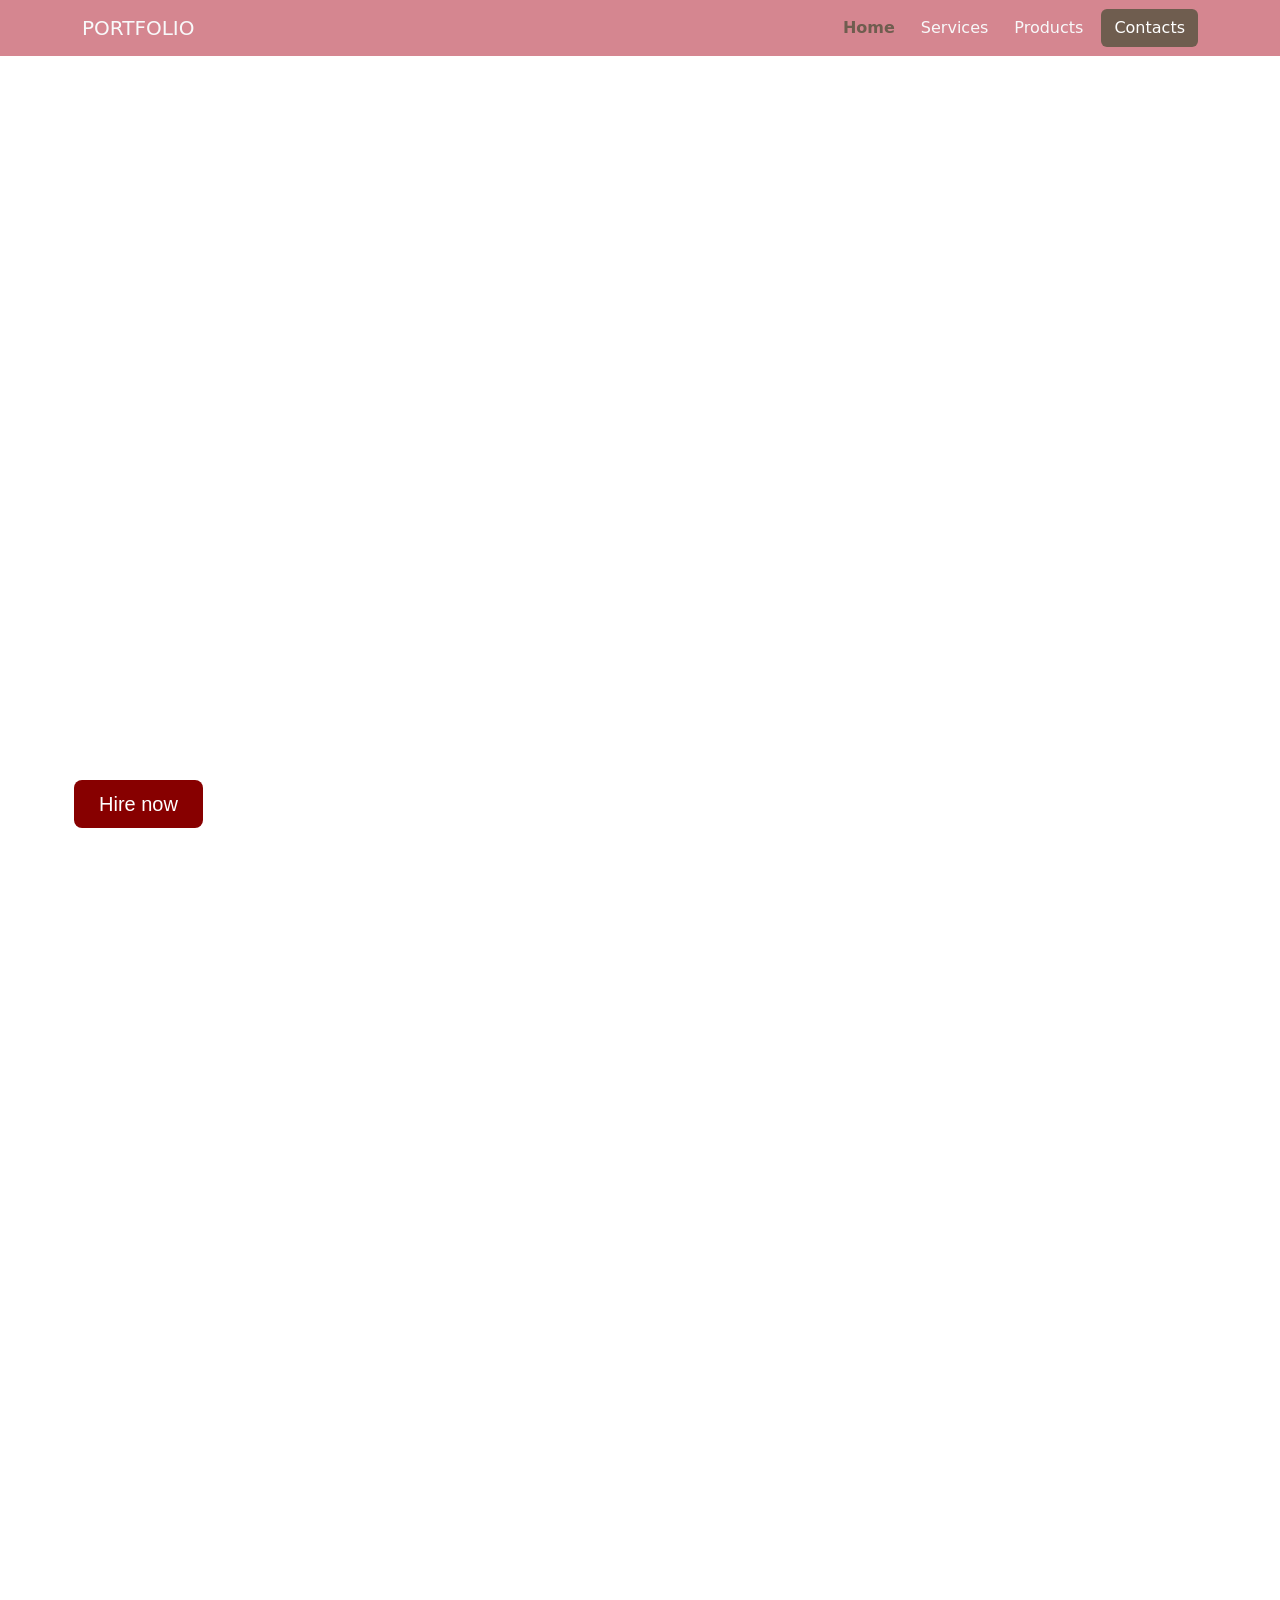
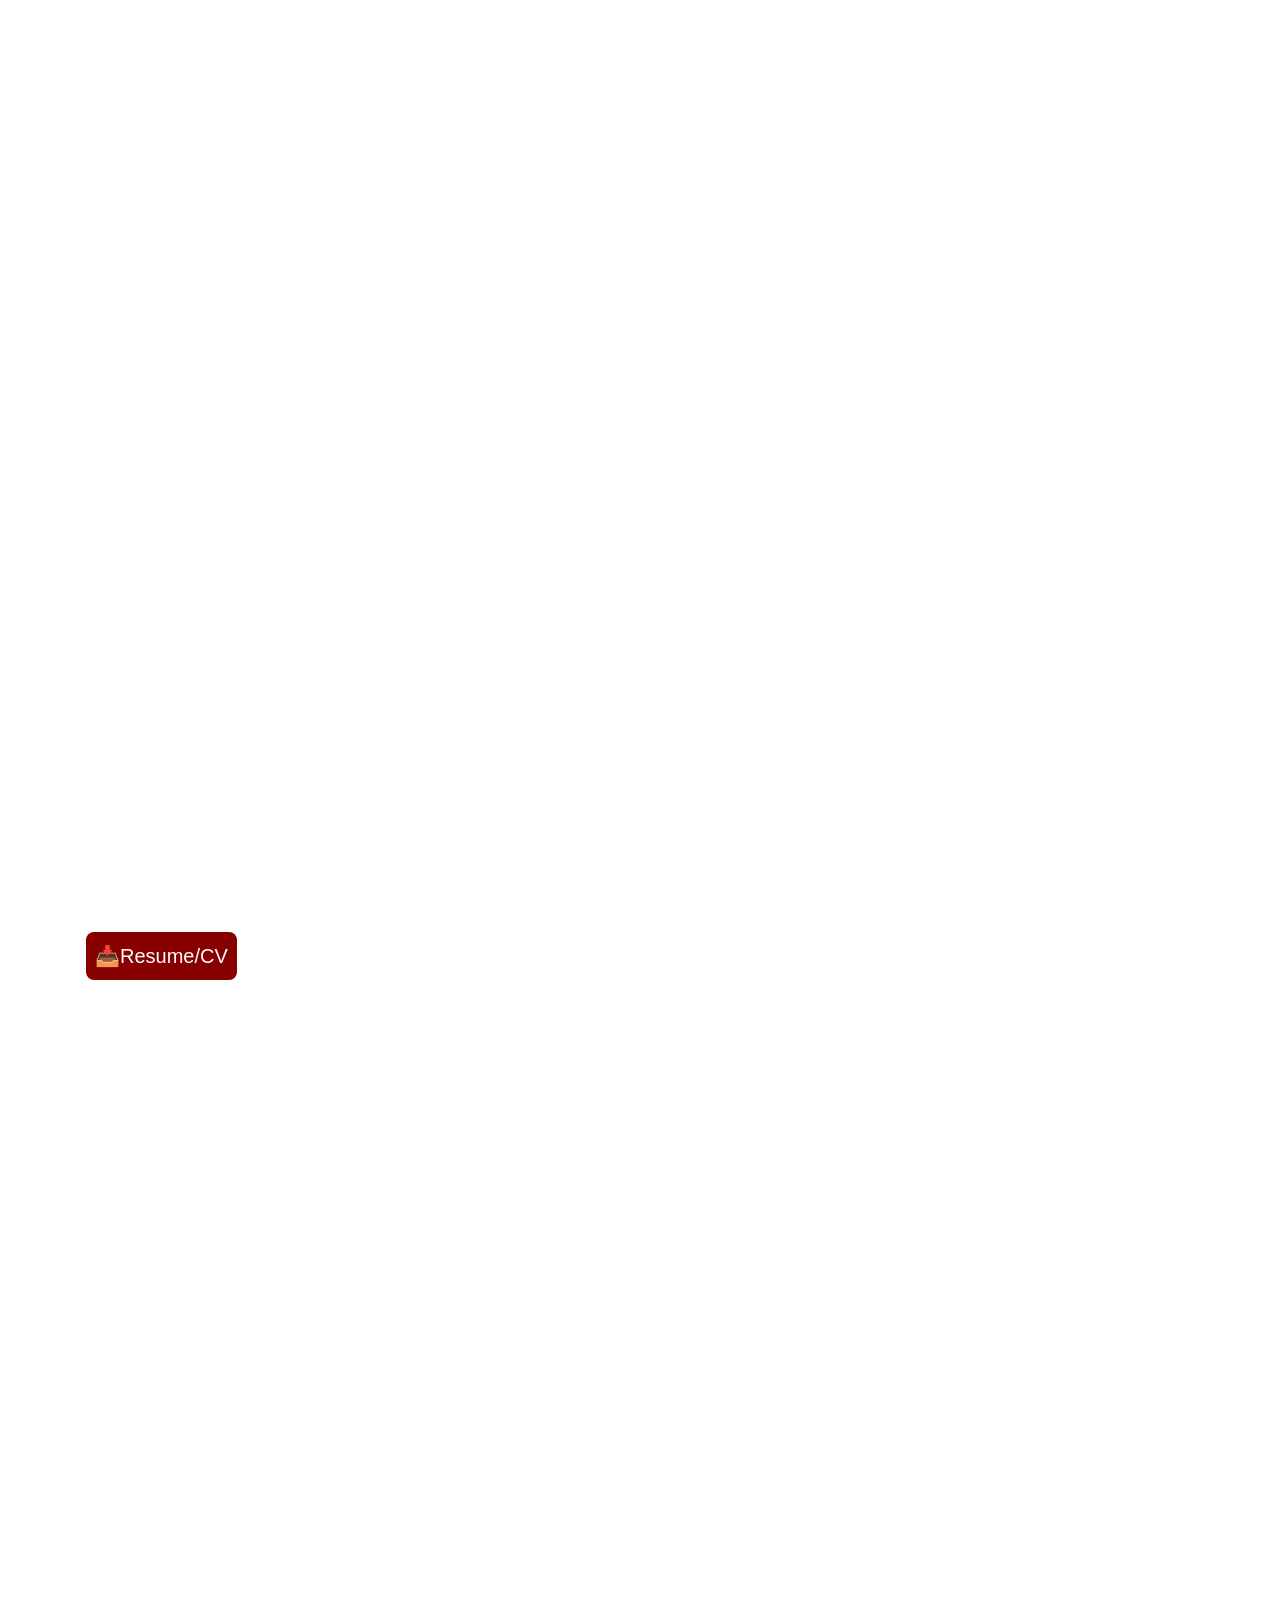
==== index.html @ fa24b322 "2026" ====
<!DOCTYPE html>
<html lang="en">
<head>
    <meta charset="UTF-8">
    <meta http-equiv="X-UA-Compatible" content="IE=edge">
    <meta name="viewport" content="width=device-width, initial-scale=1">
    <title>PORTFOLIO by Geraldine Niño</title>
    <link href="https://cdn.jsdelivr.net/npm/bootstrap@5.3.0-alpha3/dist/css/bootstrap.min.css" 
          rel="stylesheet" 
          integrity="sha384-KK94CHFLLe+nY2dmCWGMq91rCGa5gtU4mk92HdvYe+M/SXH301p5ILy+dN9+nJOZ" 
          crossorigin="anonymous">
    <link rel="stylesheet" href="https://cdnjs.cloudflare.com/ajax/libs/font-awesome/6.4.0/css/all.min.css">
    <link rel="stylesheet" href="style.css"> <script type="text/javascript" src="https://cdn.emailjs.com/dist/email.min.js"></script>
    <script type="text/javascript">
        (function(){
            emailjs.init("sLiNCbT1dCiMBl9PR"); 
        })();
    </script>
</head>
<body>
    <nav class="navbar navbar-expand-lg fixed-top" style="background-color: #d17a86e8;">
        <div class="container">
            <a class="navbar-brand text-light" href="#"> PORTFOLIO </a>
            <button class="navbar-toggler" type="button" data-bs-toggle="collapse" data-bs-target="#navbarScroll" aria-controls="navbarScroll" aria-expanded="false" aria-label="Toggle navigation">
                <span class="navbar-toggler-icon"></span>
            </button>
            <div class="collapse navbar-collapse" id="navbarScroll">
                <ul class="navbar-nav ms-auto my-2 my-lg-0">
                    <li class="nav-item">
                        <a class="nav-link" style="margin-right: 10px; color: #6F5D4F;" href="index.html"><b>Home</b></a>
                    </li>
                    <li class="nav-item">
                        <a class="nav-link text-light" style="margin-right: 10px;" href="services.html">Services</a>
                    </li>
                    <li class="nav-item">
                        <a class="nav-link text-light" style="margin-right: 10px;" href="https://www.raket.ph/fashionista.findzzz/">Products</a>
                    </li>
                </ul>
                <a class="btn" style="background-color: #6F5D4F; color: #fff; text-decoration: none;" href="#contact">Contacts</a>
            </div>
        </div>
    </nav>

    <section class="text-light hero-section">
        <div class="container col-xxl-8 px-4 hero-container">
            <div class="row align-items-center g-5 py-5 hero-row">
                <div class="col-lg-6 px-1 py-4 hero-btn-container">
                    <div class="d-grid gap-2 d-md-flex justify-content-md-start">
                        <a href="https://mail.google.com/mail/?view=cm&fs=1&to=grosetenino@gmail.com" 
                        target="_blank" 
                        style="color: #fff; background-color: #870000;" 
                        class="btn btn-lg px-4 me-md-2" 
                        role="button">
                        Hire now
                        </a>
                    </div>
                    </div>
                </div>
            </div>
        </div>
    </section>

<section class="text-light gallery-section"  id="contact" style="background-image: url('assets/images/page-1.png');">
    <div class="container col-xxl-8 px-4">
        <div class="row py-5">
            <div class="col-lg-6">
            </div>
        </div>
    </div>
</section>

<section class="text-light gallery-section" id="about" style="background-image: url('assets/images/page-2.png');">
    <div class="container col-xxl-8 px-4">
        <div class="row py-5">
            <div class="col-lg-6 px-1 py-4 hero-btn-container">
                    <div class="d-grid gap-2 d-md-flex justify-content-md-start">
                        <a href="assets/files/nino-resume.pdf" download>
                            <button type="button" style="color: #fff; background-color: #870000;" class="btn btn-lg px-2 me-md-2">📥Resume/CV</button>
                        </a>
                        </a>
                    </div>
                </div>
        </div>
    </div>
</section>

<section class="text-light gallery-section" style="background-image: url('assets/images/page-3.png');">
    <div class="container col-xxl-8 px-4">
        <div class="row py-5">
            <div class="col-lg-6 px-1 py-4 hero-btn-container">
            </div>
        </div>
    </div>
</section>

<section class="text-light gallery-section" style="background-image: url('assets/images/page-4.png');">
    <div class="container col-xxl-8 px-4">
        <div class="row py-5">
            <div class="col-lg-6 px-1 py-4 hero-btn-container">
            </div>
        </div>
    </div>
</section>

<section class="text-light gallery-section" style="background-image: url('assets/images/page-5.png');">
    <div class="container col-xxl-8 px-4">
        <div class="row py-5">
            <div class="col-lg-6 px-1 py-4 hero-btn-container">
            </div>
        </div>
    </div>
</section>

<section class="text-light gallery-section" style="background-image: url('assets/images/page-6.png');">
    <div class="container col-xxl-8 px-4">
        <div class="row py-5">
            <div class="col-lg-6 px-1 py-4 hero-btn-container">
            </div>
        </div>
    </div>
</section>

<section class="text-light gallery-section" style="background-image: url('assets/images/page-7.png');">
    <div class="container col-xxl-8 px-4">
        <div class="row py-5">
            <div class="col-lg-6 px-1 py-4 hero-btn-container">
            </div>
        </div>
    </div>
</section>

<section class="text-light gallery-section" style="background-image: url('assets/images/page-8.png');">
    <div class="container col-xxl-8 px-4">
        <div class="row py-5">
            <div class="col-lg-6 px-1 py-4 hero-btn-container">
            </div>
        </div>
    </div>
</section>

<section class="text-light gallery-section" style="background-image: url('assets/images/page-9.png');">
    <div class="container col-xxl-8 px-4">
        <div class="row py-5">
            <div class="col-lg-6 px-1 py-4 hero-btn-container">
            </div>
        </div>
    </div>
</section>

<section class="text-light gallery-section" style="background-image: url('assets/images/page-10.png');">
    <div class="container col-xxl-8 px-4">
        <div class="row py-5">
            <div class="col-lg-6 px-1 py-4 hero-btn-container">
            </div>
        </div>
    </div>
</section>

<section class="text-light gallery-section" style="background-image: url('assets/images/page-11.png');">
    <div class="container col-xxl-8 px-4">
        <div class="row py-5">
            <div class="col-lg-6 px-1 py-4 hero-btn-container">
            </div>
        </div>
    </div>
</section>

<section class="text-light gallery-section" style="background-image: url('assets/images/page-12.png');">
    <div class="container col-xxl-8 px-4">
        <div class="row py-5">
            <div class="col-lg-6 px-1 py-4 hero-btn-container">
            </div>
        </div>
    </div>
</section>

<section class="text-light gallery-section" style="background-image: url('assets/images/page-13.png');">
    <div class="container col-xxl-8 px-4">
        <div class="row py-5">
            <div class="col-lg-6 px-1 py-4 hero-btn-container">
            </div>
        </div>
    </div>
</section>

<section class="text-light gallery-section" style="background-image: url('assets/images/page-14.png');">
    <div class="container col-xxl-8 px-4">
        <div class="row py-5">
            <div class="col-lg-6 px-1 py-4 hero-btn-container">
            </div>
        </div>
    </div>
</section>

<section class="text-light gallery-section" style="background-image: url('assets/images/page-15.png');">
    <div class="container col-xxl-8 px-4">
        <div class="row py-5">
            <div class="col-lg-6 px-1 py-4 hero-btn-container">
            </div>
        </div>
    </div>
</section>

<section class="text-light gallery-section" style="background-image: url('assets/images/page-16.png');">
    <div class="container col-xxl-8 px-4">
        <div class="row py-5">
            <div class="col-lg-6 px-1 py-4 hero-btn-container">
            </div>
        </div>
    </div>
</section>

<section class="text-light gallery-section" style="background-image: url('assets/images/page-17.png');">
    <div class="container col-xxl-8 px-4">
        <div class="row py-5">
            <div class="col-lg-6 px-1 py-4 hero-btn-container">
            </div>
        </div>
    </div>
</section>

<section class="text-light gallery-section" style="background-image: url('assets/images/page-18.png');">
    <div class="container col-xxl-8 px-4">
        <div class="row py-5">
            <div class="col-lg-6 px-1 py-4 hero-btn-container">
            </div>
        </div>
    </div>
</section>

<section class="text-light gallery-section" style="background-image: url('assets/images/page-19.png');">
    <div class="container col-xxl-8 px-4">
        <div class="row py-5">
            <div class="col-lg-6 px-1 py-4 hero-btn-container">
            </div>
        </div>
    </div>
</section>

<section class="text-light gallery-section" style="background-image: url('assets/images/page-20.png');">
    <div class="container col-xxl-8 px-4">
        <div class="row py-5">
            <div class="col-lg-6 px-1 py-4 hero-btn-container">
            </div>
        </div>
    </div>
</section>

<section class="text-light gallery-section" style="background-image: url('assets/images/page-21.png');">
    <div class="container col-xxl-8 px-4">
        <div class="row py-5">
            <div class="col-lg-6 px-1 py-4 hero-btn-container">
            </div>
        </div>
    </div>
</section>

<section class="text-light gallery-section" style="background-image: url('assets/images/page-22.png');">
    <div class="container col-xxl-8 px-4">
        <div class="row py-5">
            <div class="col-lg-6 px-1 py-4 hero-btn-container">
            </div>
        </div>
    </div>
</section>

<section class="text-light gallery-section" style="background-image: url('assets/images/page-23.png');">
    <div class="container col-xxl-8 px-4">
        <div class="row py-5">
            <div class="col-lg-6 px-1 py-4 hero-btn-container">
            </div>
        </div>
    </div>
</section>

<section class="text-light gallery-section" style="background-image: url('assets/images/page-24.png');">
    <div class="container col-xxl-8 px-4">
        <div class="row py-5">
            <div class="col-lg-6 px-1 py-4 hero-btn-container">
            </div>
        </div>
    </div>
</section>

<section class="text-light gallery-section" style="background-image: url('assets/images/page-25.png');">
    <div class="container col-xxl-8 px-4">
        <div class="row py-5">
            <div class="col-lg-6 px-1 py-4 hero-btn-container">
            </div>
        </div>
    </div>
</section>

<section class="text-light gallery-section" style="background-image: url('assets/images/page-26.png');">
    <div class="container col-xxl-8 px-4">
        <div class="row py-5">
            <div class="col-lg-6 px-1 py-4 hero-btn-container">
            </div>
        </div>
    </div>
</section>

<section class="text-light gallery-section" style="background-image: url('assets/images/page-27.png');">
    <div class="container col-xxl-8 px-4">
        <div class="row py-5">
            <div class="col-lg-6 px-1 py-4 hero-btn-container">
            </div>
        </div>
    </div>
</section>

<section class="text-light gallery-section" style="background-image: url('assets/images/page-28.png');">
    <div class="container col-xxl-8 px-4">
        <div class="row py-5">
            <div class="col-lg-6 px-1 py-4 hero-btn-container">
            </div>
        </div>
    </div>
</section>

<section class="text-light gallery-section" style="background-image: url('assets/images/page-29.png');">
    <div class="container col-xxl-8 px-4">
        <div class="row py-5">
            <div class="col-lg-6 px-1 py-4 hero-btn-container">
            </div>
        </div>
    </div>
</section>


<section class="text-light gallery-section" style="background-image: url('assets/images/page-30.png');">
    <div class="container col-xxl-8 px-4">
        <div class="row py-5">
            <div class="col-lg-6 px-1 py-4 hero-btn-container">
            </div>
        </div>
    </div>
</section>



    <div class="list-unstyled d-flex text-light flex-column flex-sm-row justify-content-end" style="background-color: #DF939D; margin: 0;">
        <b>Follow Me!</b>
        <li><a href="https://www.facebook.com/avenaeia/"><i class="fa-brands fa-facebook" style="padding-left: 10px; color: #fff;"></i></a></li>
        <li><a href="https://www.instagram.com/avenaeia/"><i class="fa-brands fa-instagram" style="padding-left: 10px; color: #fff;"></i></a></li>
        <li><a href="https://x.com/MissJingKyeopta/"><i class="fa-brands fa-twitter" style="padding-left: 10px; color: #fff;"></i></a></li>
        <li><a href="https://youtube.com/@purpletips2022?si=1j7PfHkO4o_ngjwh"><i class="fa-brands fa-youtube" style="padding-left: 10px; padding-right: 15px;color: #fff;"></i></a></li>
    </div>

    <footer style="background-color: #F7EFDA;">
        <div class="container">
            <div class="py-5"> <div class="row">
                    <div class="col-6 col-md-3 mb-3">
                        <h5 >PORTFOLIO</h5>
                        <ul class="nav flex-column">
                            <li class="nav-item mb-2"><p> <i>This portfolio was created by the owner to showcase her talent and aim for a better opportunities.</i> </p></li>
                        </ul>
                    </div>
            
                    <div class="col-6 col-md-2 mb-3">
                        <h5 style="font-size: 25px;">Links</h5>
                        <ul class="nav flex-column" style="font-size: 14px;">
                            <li class="nav-item mb-2"><a href="#about" class="nav-link p-0 text-dark">About</a></li>
                            <li class="nav-item mb-2"><a href="#services" class="nav-link p-0 text-dark">Services</a></li>
                            <li class="nav-item mb-2"><a href="#" class="nav-link p-0 text-dark">Products</a></li>
                        </ul>
                    </div>
            
                    <div class="col-6 col-md-2 mb-3">
                        <h4 style="font-size: 25px;">Contacts</h4>
                        <ul class="nav flex-column" style="font-size: 14px;">
                        <li class="nav-item mb-2"><a href="https://mail.google.com/mail/?view=cm&fs=1&to=grosetenino@gmail.com" target="_blank" rel="noopener noreferrer" class="nav-link p-0 text-dark">grosetenino@gmail.com</a></li>
                            <li class="nav-item mb-2"><a href="https://web.whatsapp.com/" class="nav-link p-0 text-dark">+639456925326</a></li>
                            <li class="nav-item mb-2">Pangasinan, Philippines</li>
                        </ul>
                    </div>
            
                    <div class="col-md-4 offset-md-1 mb-2">
                        <img src="assets/images/logo-1.png" alt="" height="150px" srcset="">
                    </div>
                </div>

            
                <div class="d-flex flex-column flex-sm-row justify-content-between py-2 my-2 text-dark">
                    <p> GeraldineNiño &copy; 2026 All rights reserved.</p>
                </div>
            </div>
        </div>
    </footer>

    <script src="https://cdn.jsdelivr.net/npm/bootstrap@5.3.0-alpha3/dist/js/bootstrap.bundle.min.js" 
            integrity="sha384-ENjdO4Dr2bkBIFxQpeoTz1HIcje39Wm4jDKdf19U8gI4ddQ3GYNS7NTKfAdVQSZe" 
            crossorigin="anonymous"></script>
</body>
</html>
---- style.css ----
@media (max-width: 768px) {
    .hero-image {
      width: 100%;
      height: auto;
    }
    .container {
      padding: 20px;
    }
  }


  /* Custom Hero Section Styles */
.hero-section {
    position: relative;
    width: 100%;
    min-height: 100vh;
    display: flex;
    flex-direction: column;
    justify-content: flex-end; 
    background: url(assets/images/cover-page.png) no-repeat;
    background-size: cover;
    background-position: center;
    font-family: Arial;
}


.hero-btn-container {
    text-align: left; /* Aligns the button to the left side corner */
}

/* Base settings for the scrolling gallery sections */
.gallery-section {
    position: relative;
    width: 100%;
    min-height: 100vh;
    display: flex;
    flex-direction: column;
    justify-content: flex-end; 
    background-size: cover;
    background-position: center;
    font-family: Arial;
}


/* .gallery-section::before {
    content: '';
    position: absolute;
    top: 0;
    left: 0;
    width: 100%;
    height: 100%;
    background: linear-gradient(to bottom, rgba(0,0,0,0.1), rgba(0,0,0,0.6));
    z-index: 1;
} */

.gallery-section .container {
    position: relative;
    z-index: 2;
    padding-bottom: 3rem !important;
}

@media (max-width: 768px) {
    .gallery-section {
        background-attachment: scroll; /* Smoother performance on mobile web browsers */
        min-height: 60vh; /* Adjusts height nicely for landscape views on small screens */
    }
}

html, body {
    min-height: 100%;
    overflow-x: hidden;
    /* Ensure overflow-y isn't set to hidden anywhere */
    overflow-y: auto !important; 
}
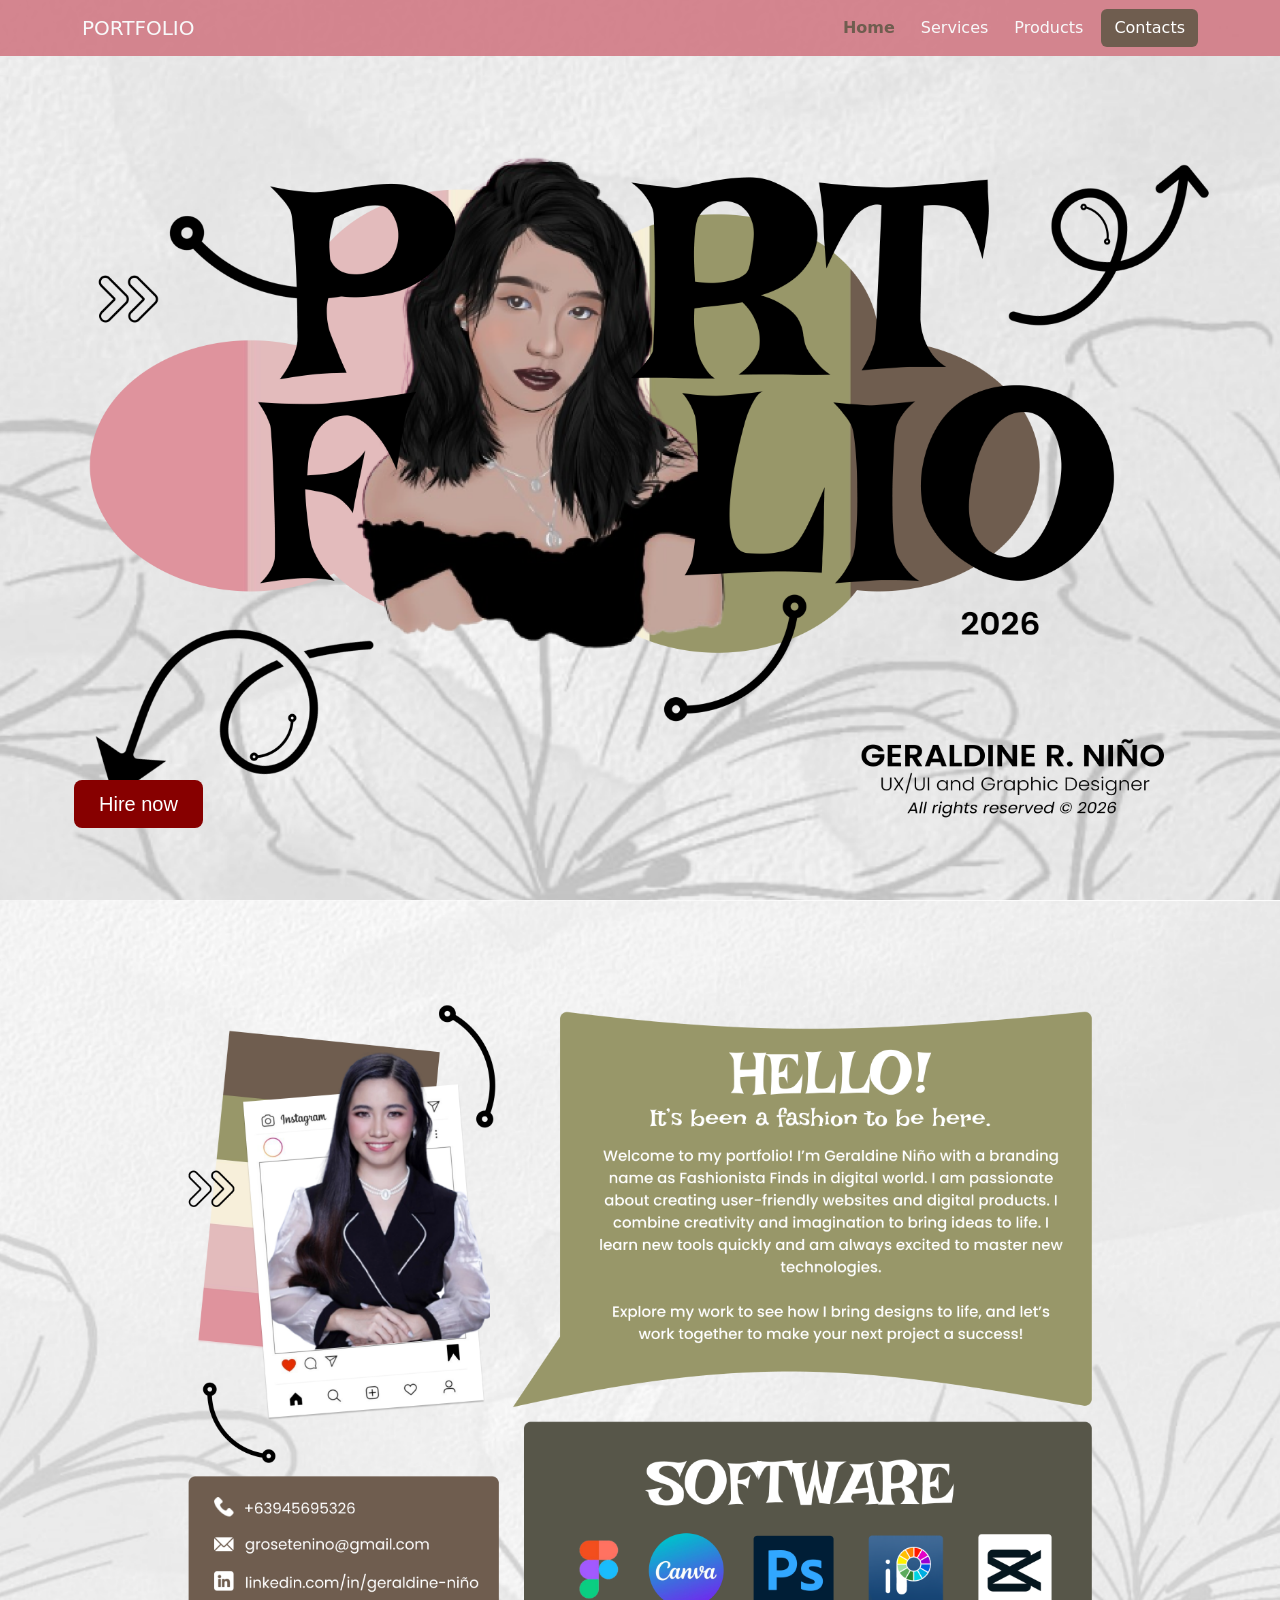
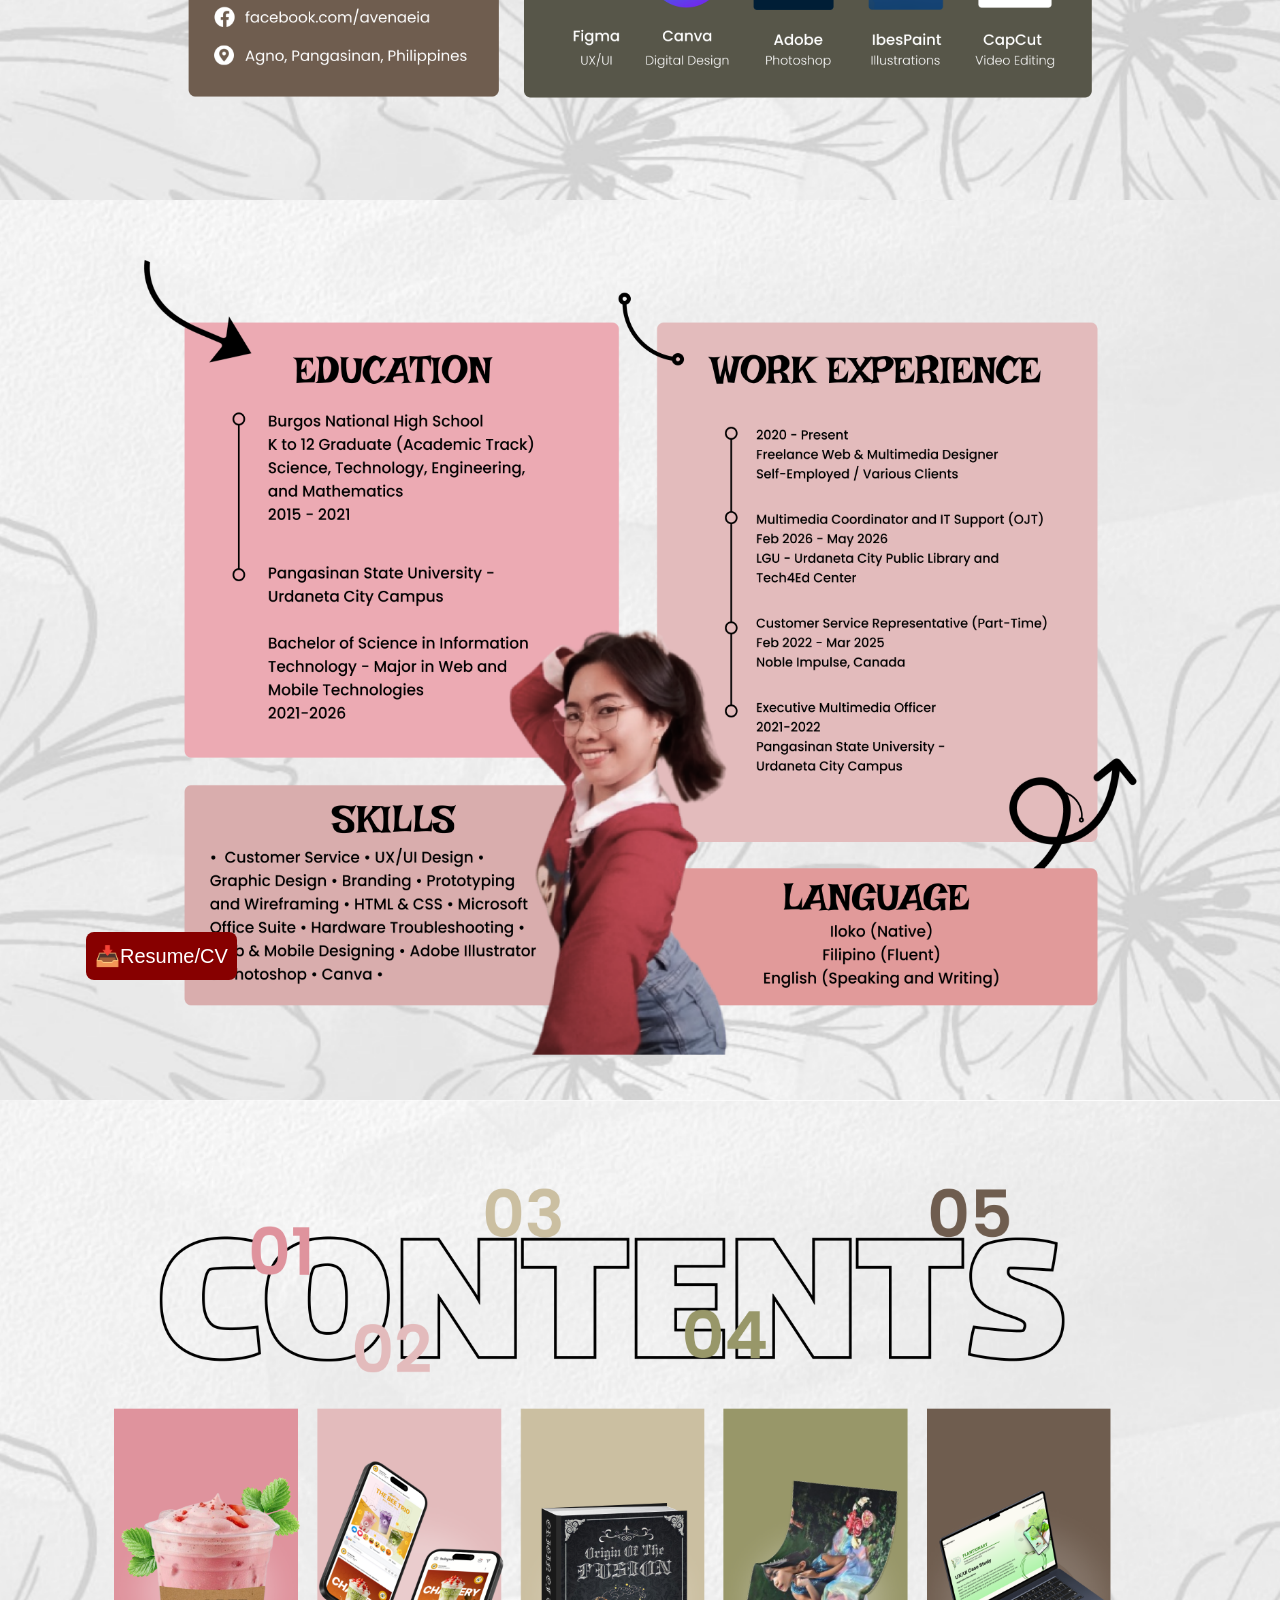
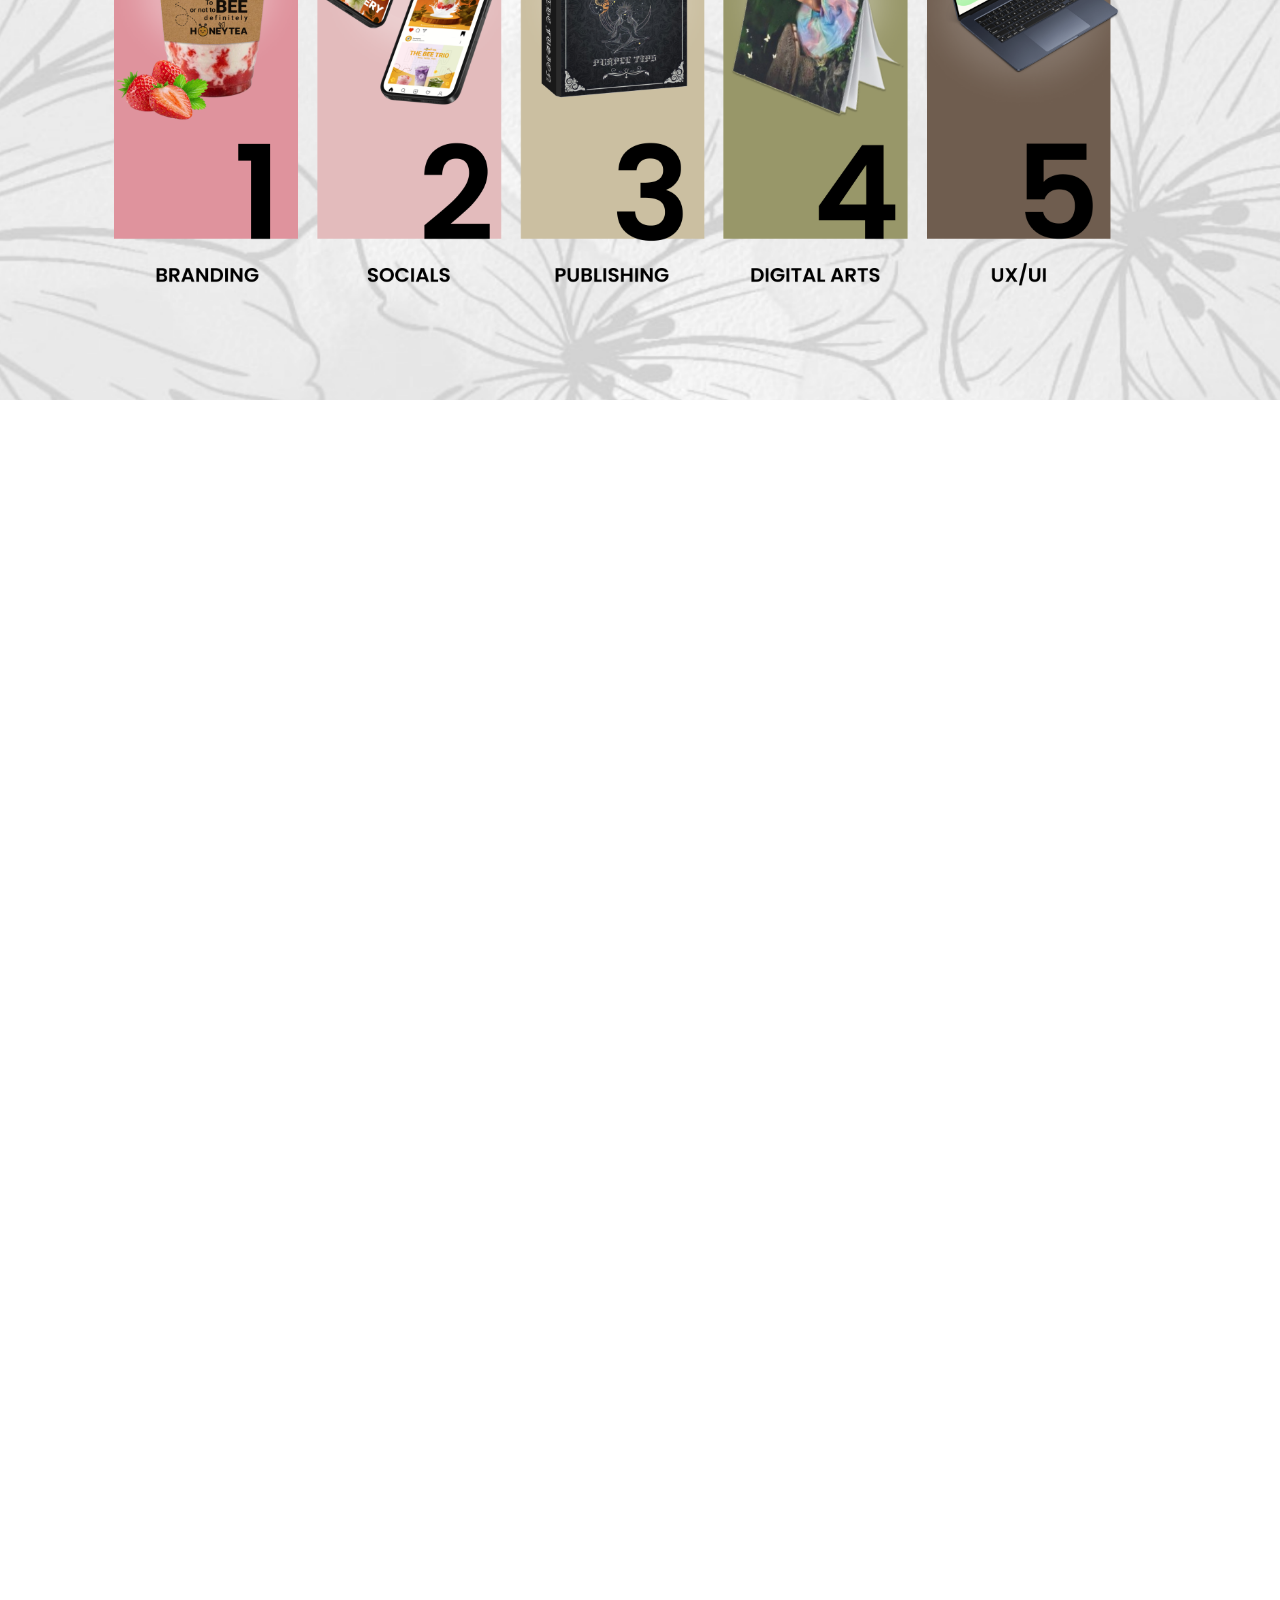
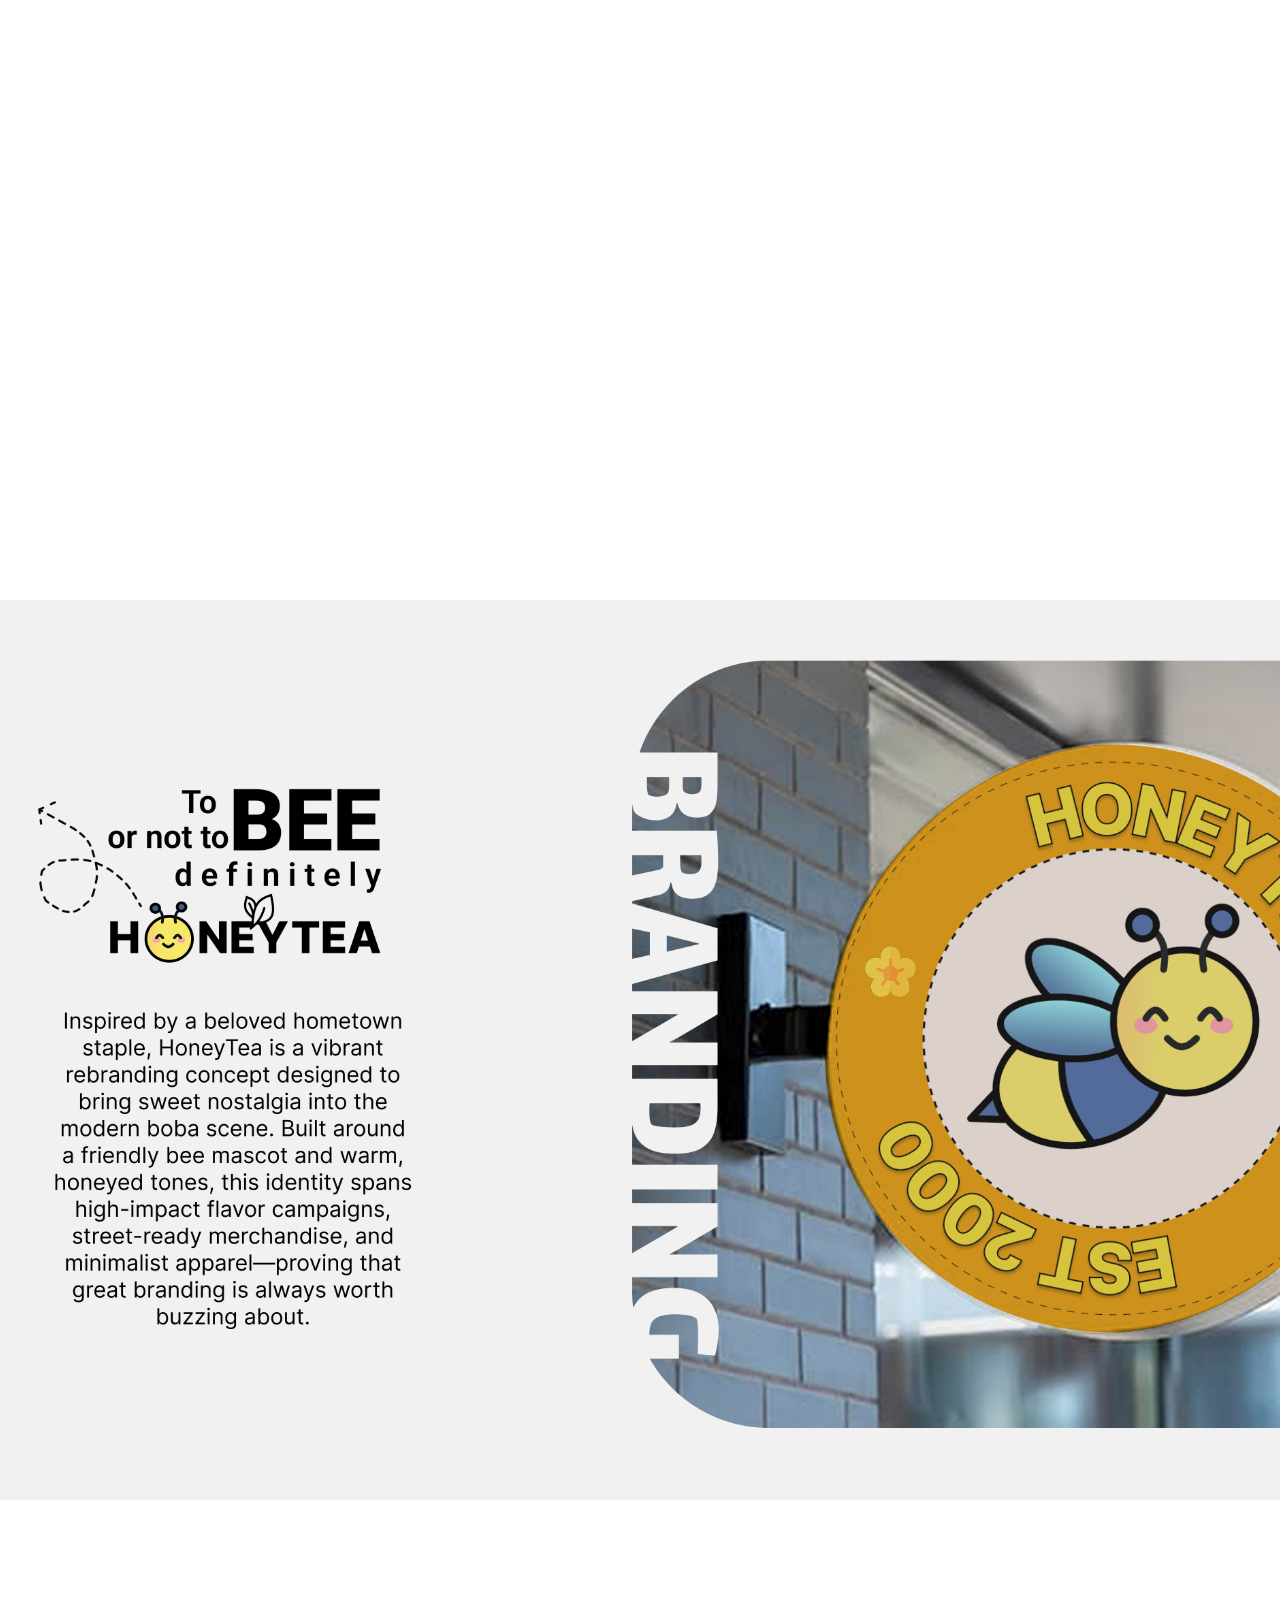
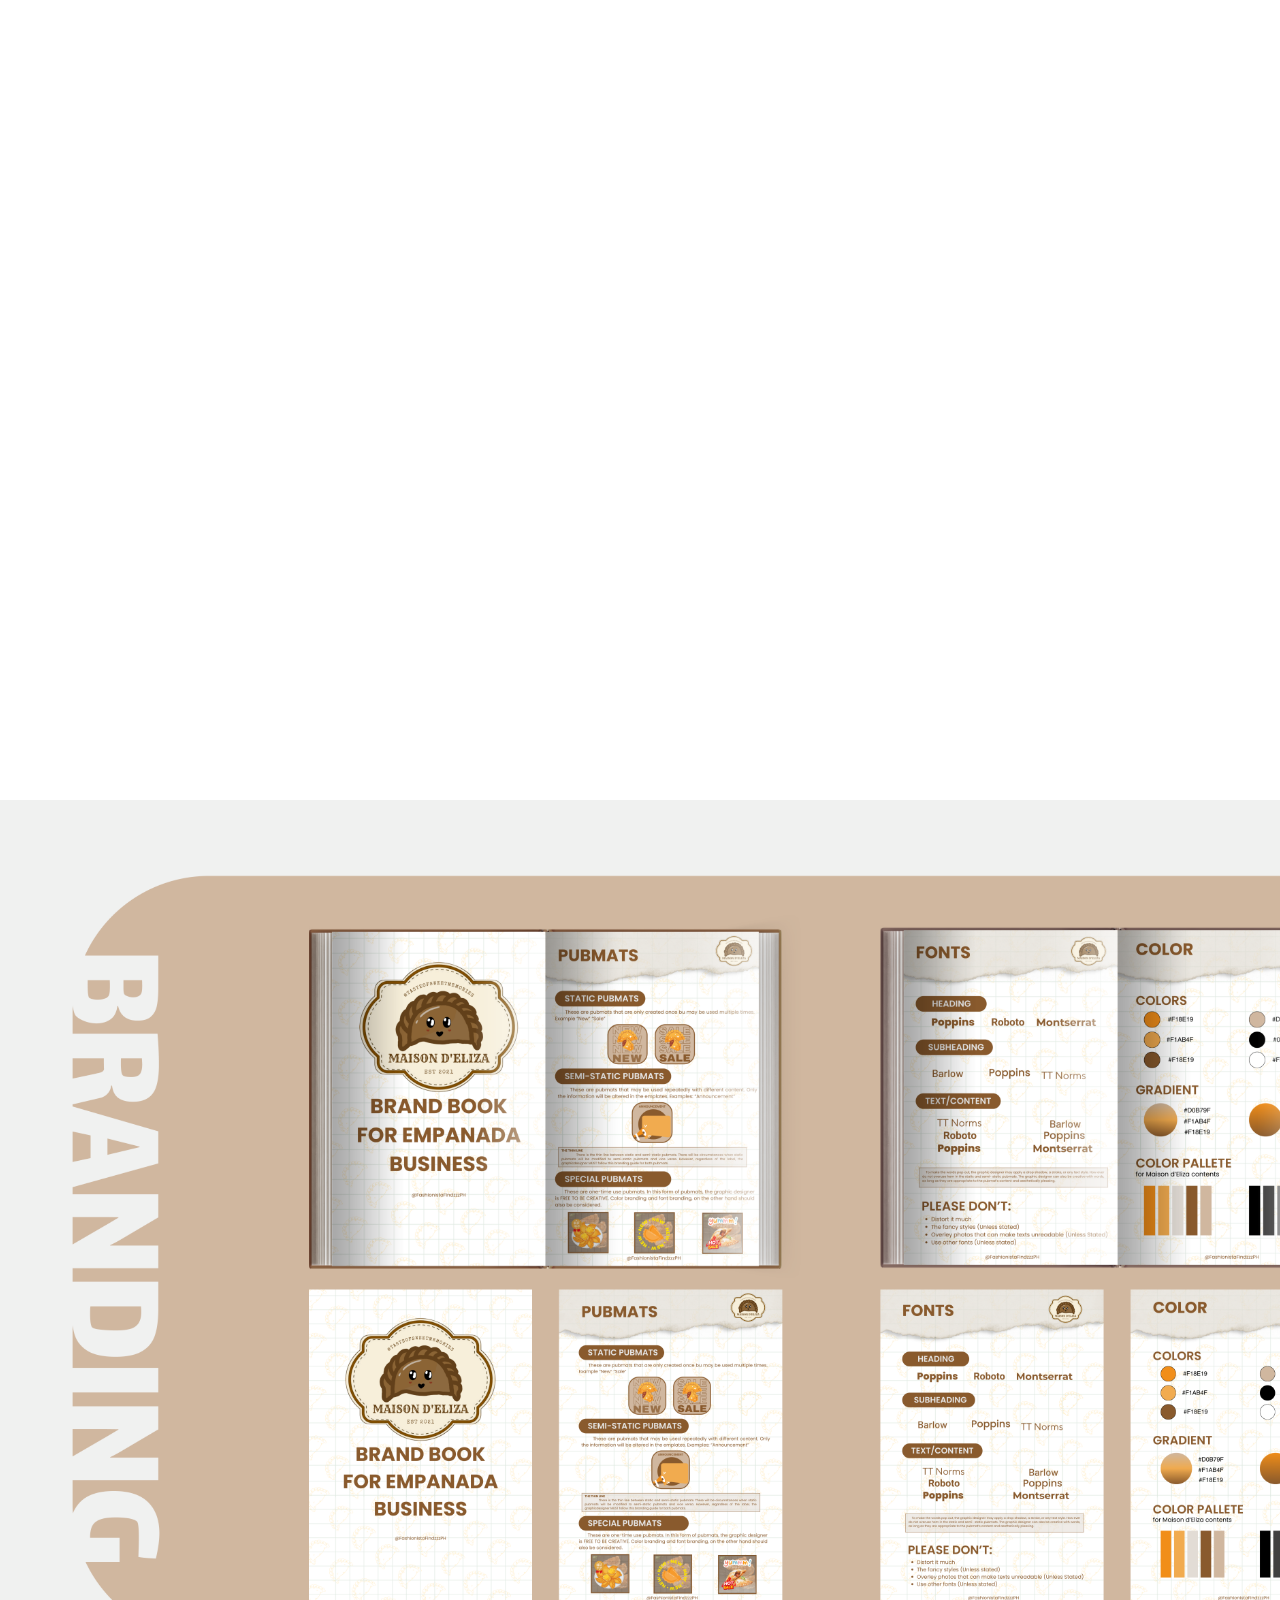
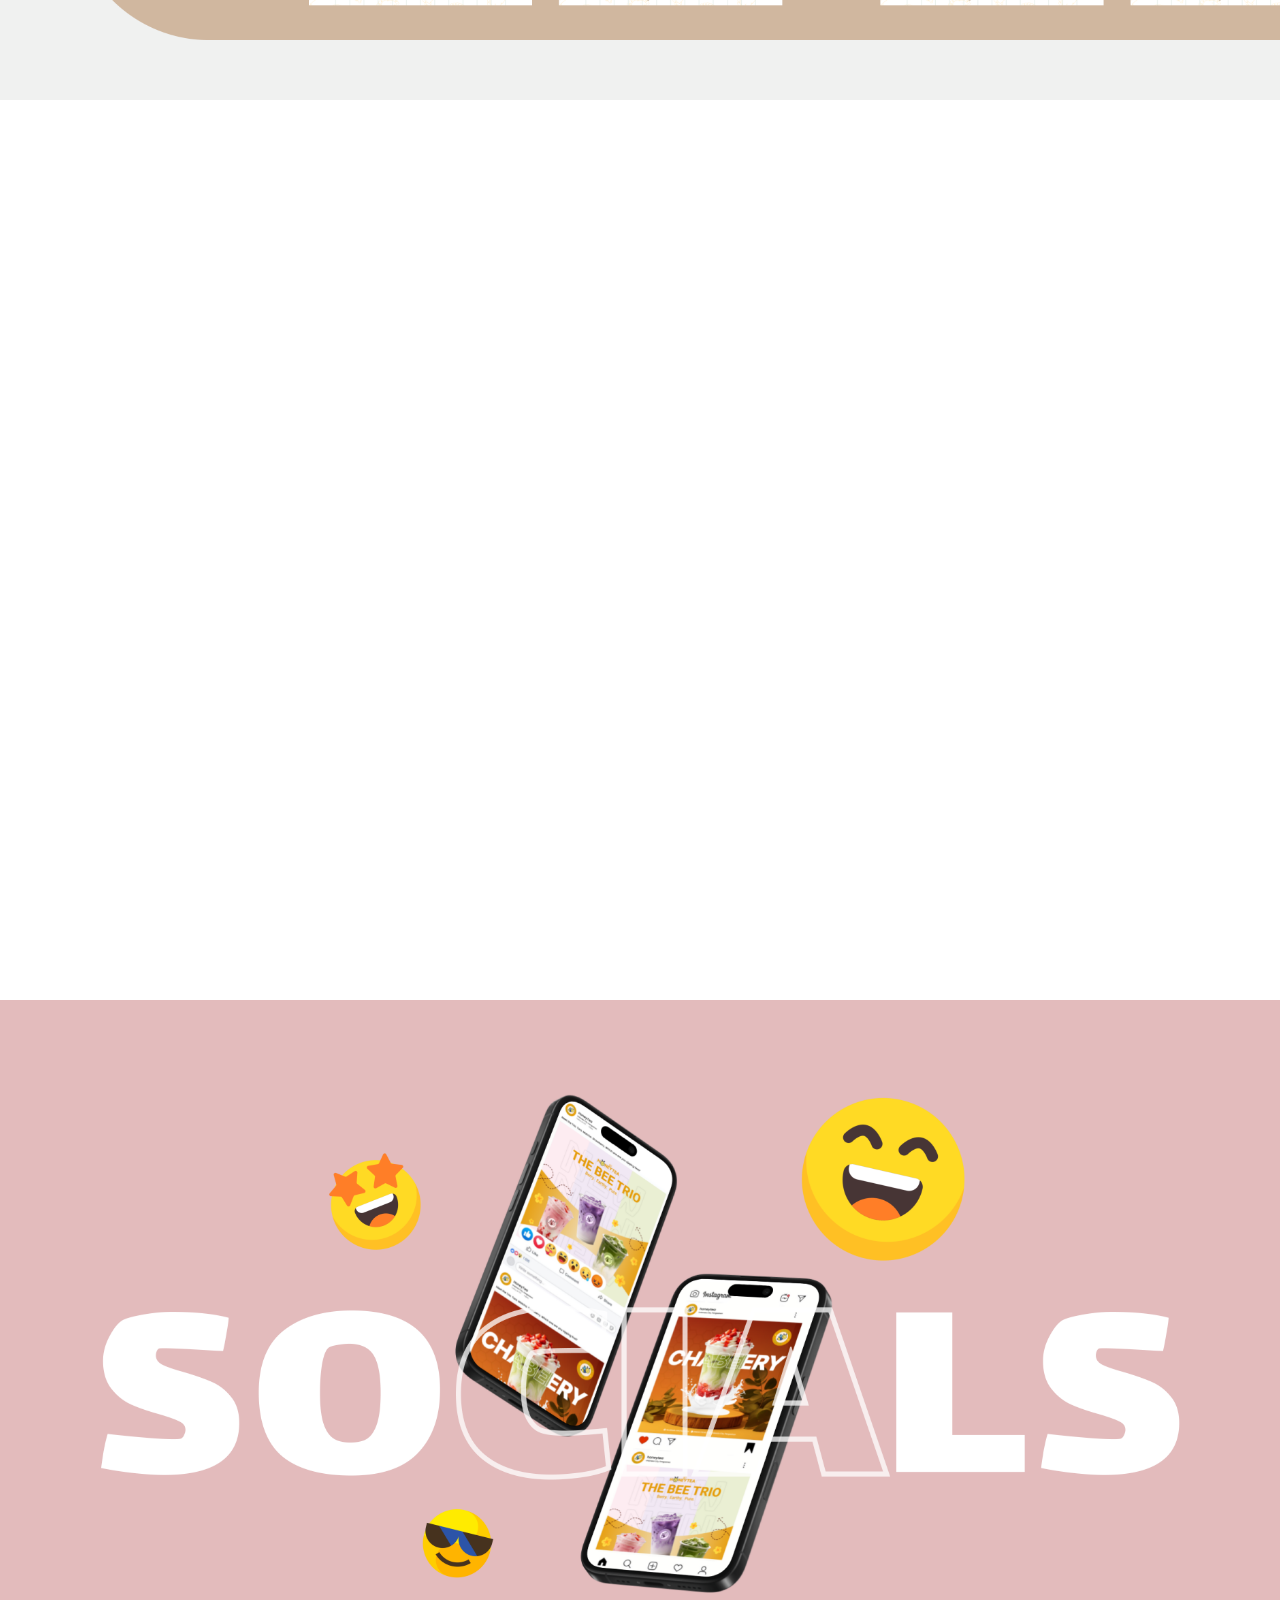
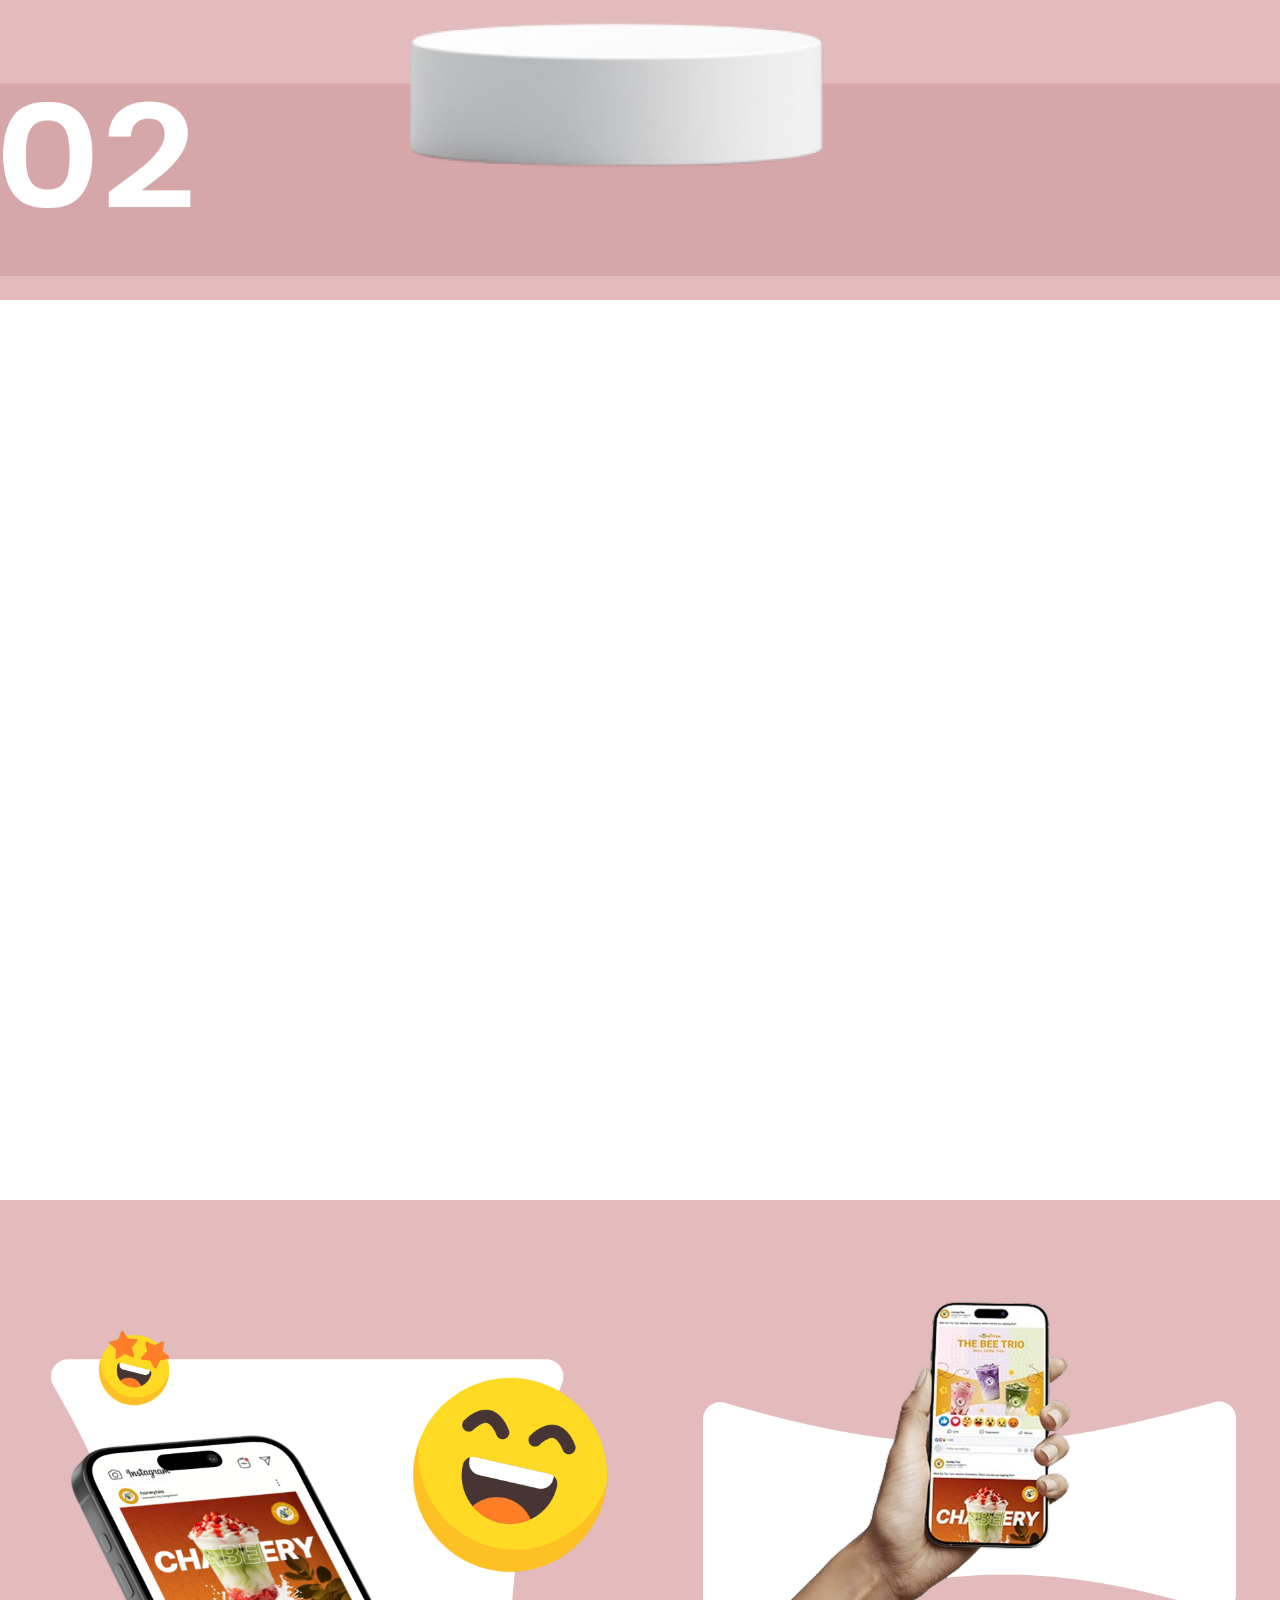
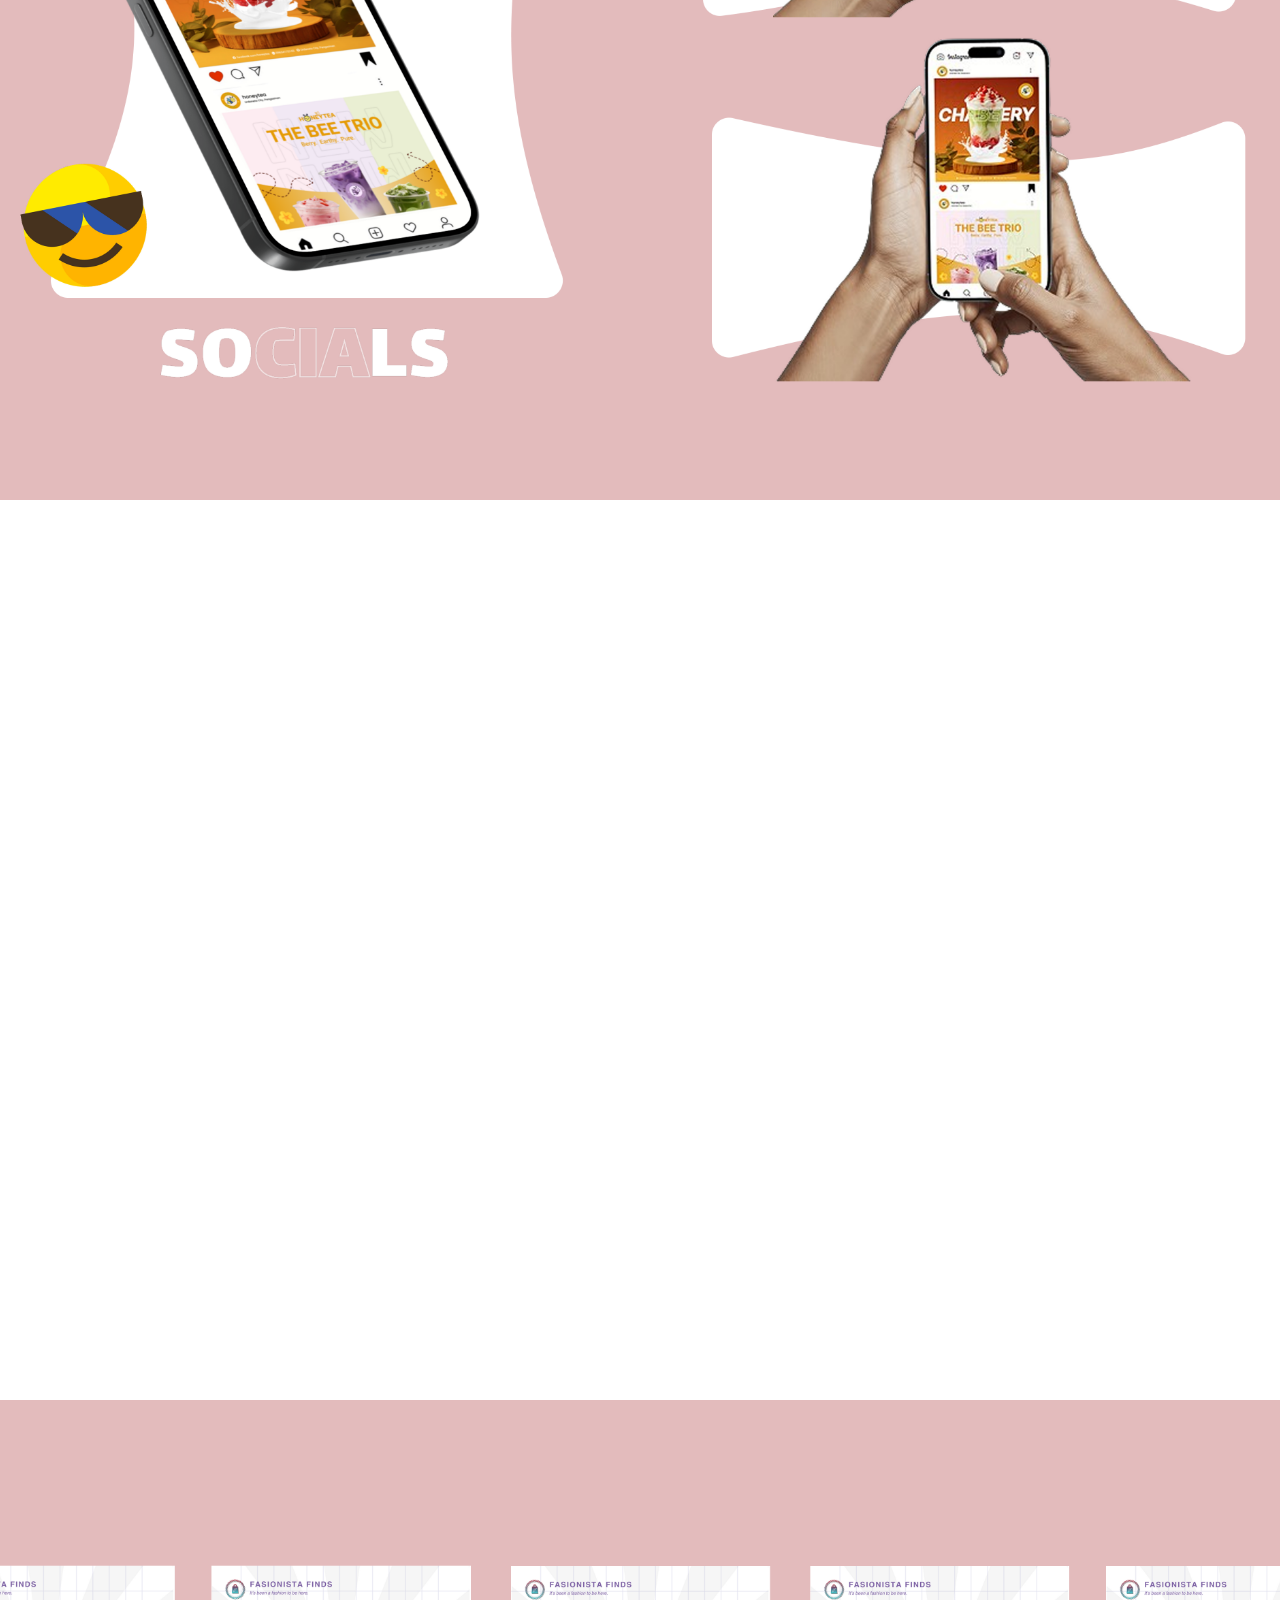
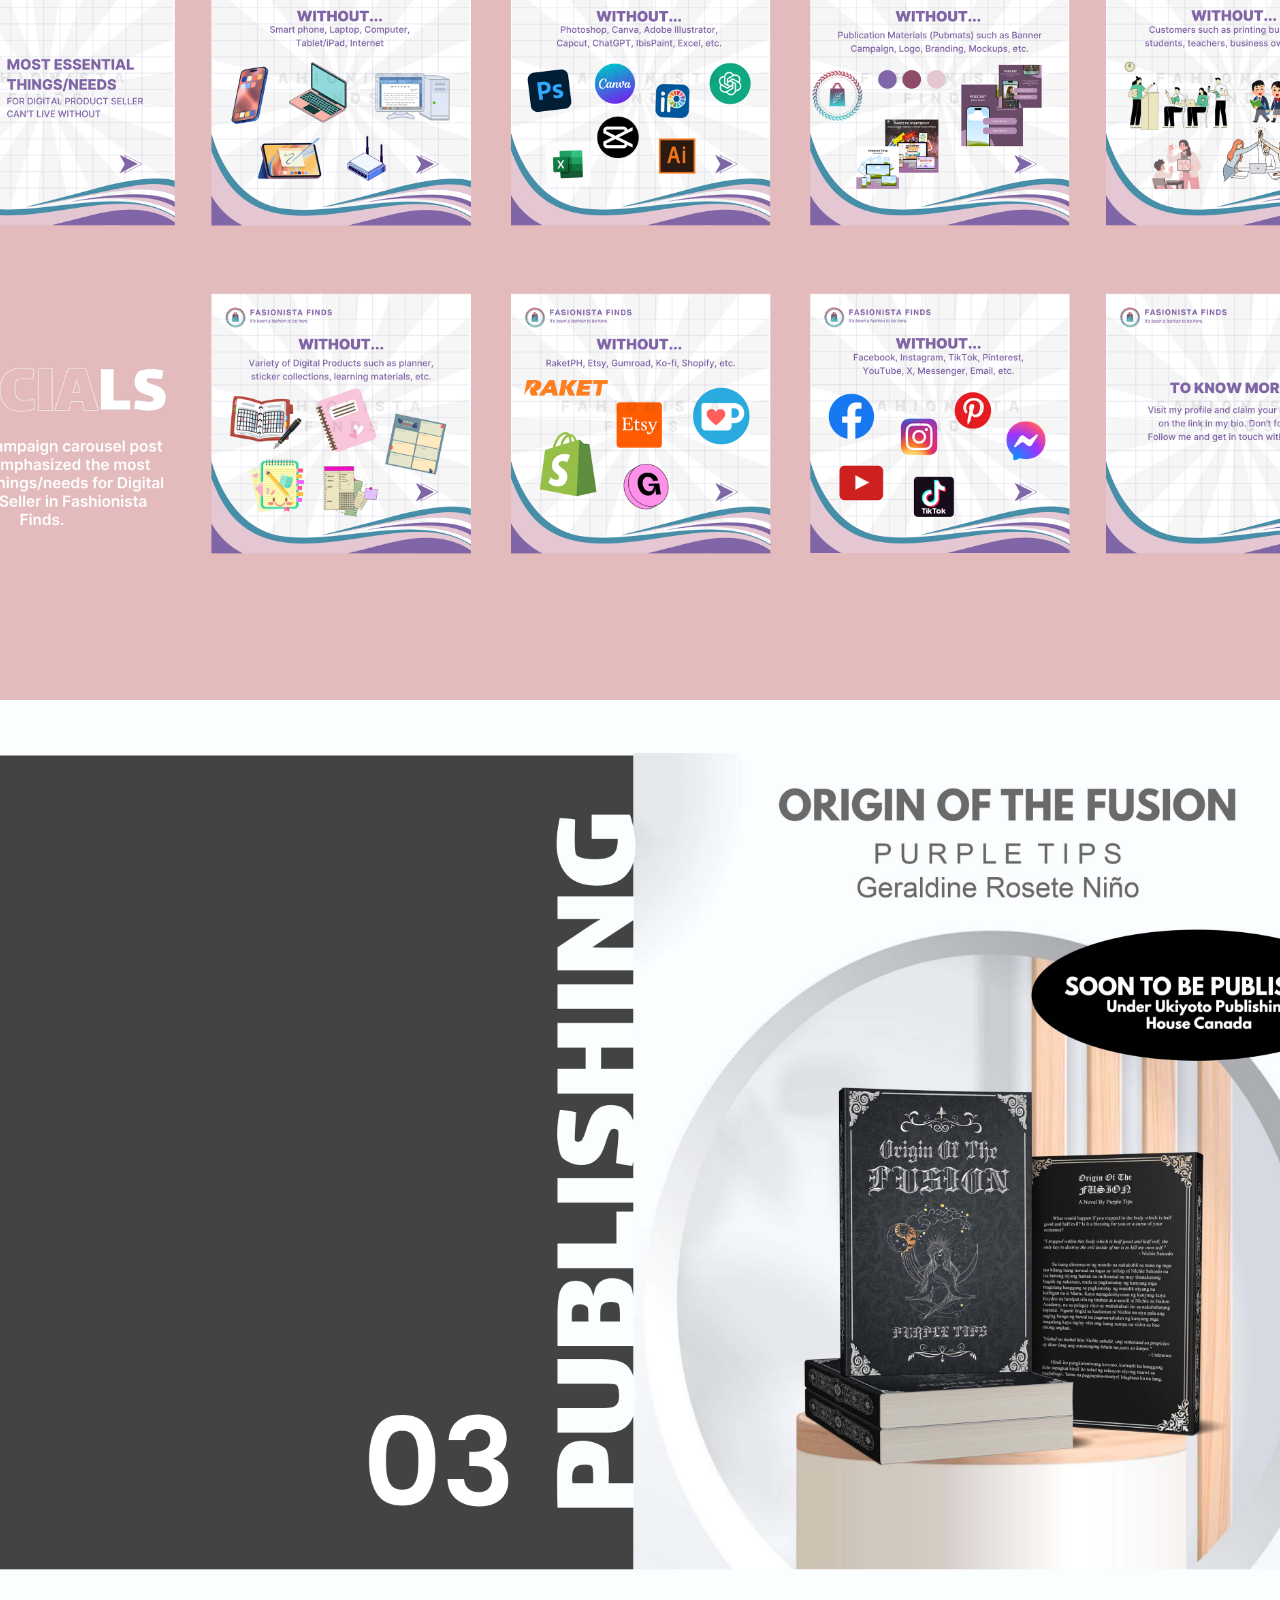
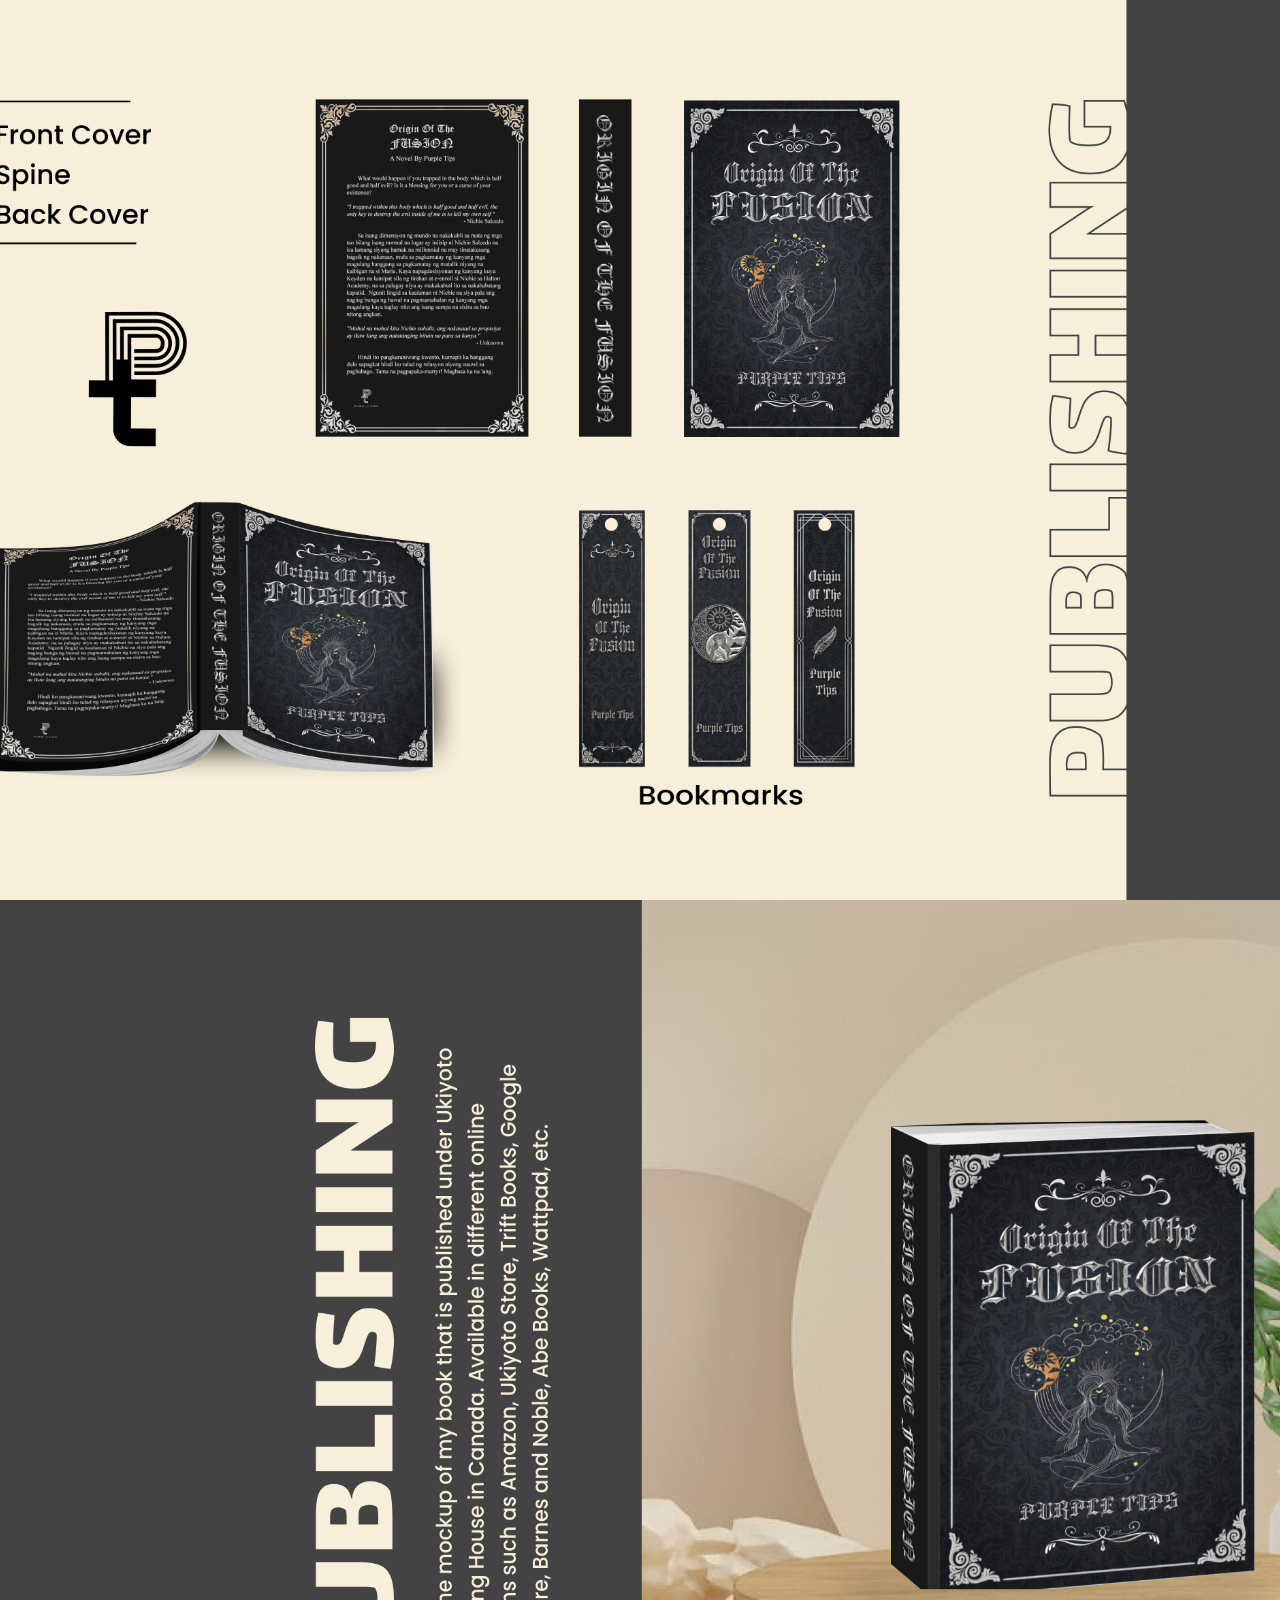
==== commit 2d3b3dff: "2026" ====
--- a/index.html
+++ b/index.html
@@ -73,7 +73,7 @@
     <div class="container col-xxl-8 px-4">
         <div class="row py-5">
             <div class="col-lg-6 px-1 py-4 hero-btn-container">
-                    <div class="d-grid gap-2 d-md-flex justify-content-md-start">
+                    <div class="d-grid gap-2 d-md-flex justify-content-start">
                         <a href="assets/files/nino-resume.pdf" download>
                             <button type="button" style="color: #fff; background-color: #870000;" class="btn btn-lg px-2 me-md-2">📥Resume/CV</button>
                         </a>
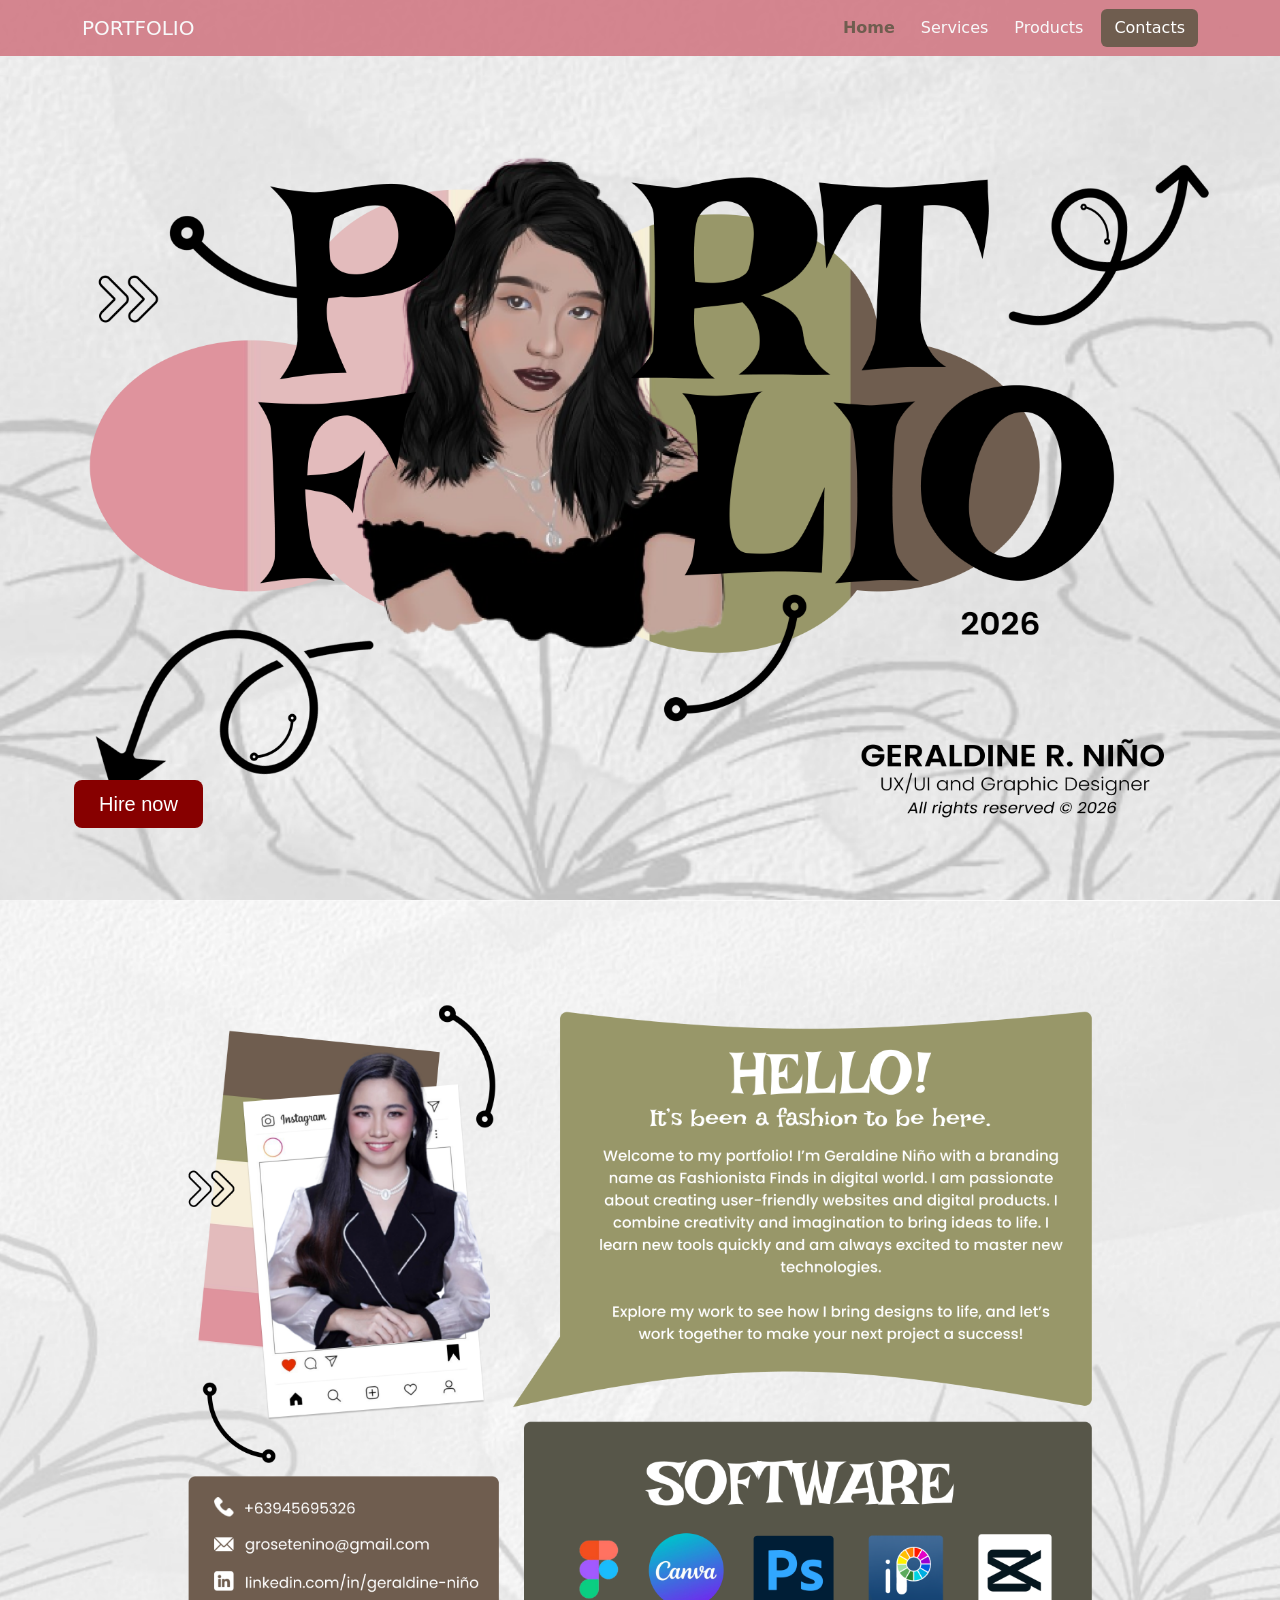
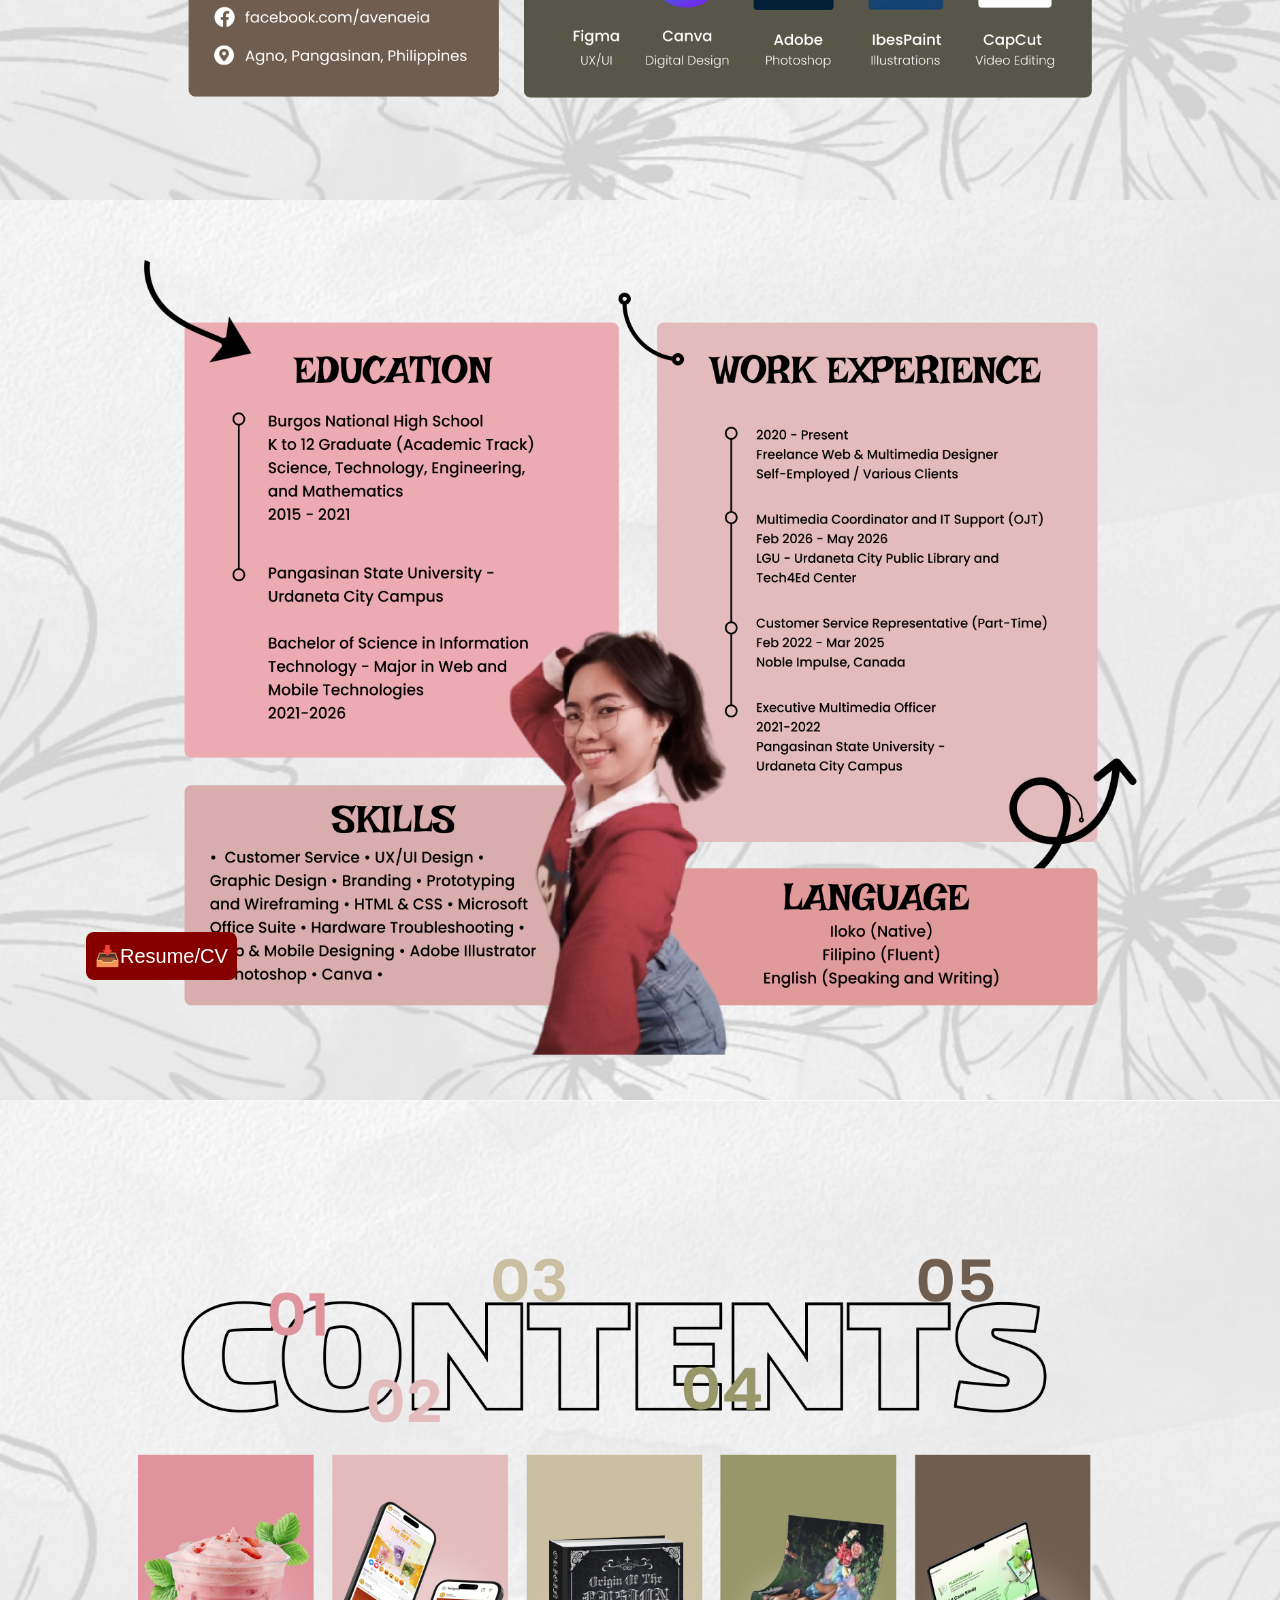
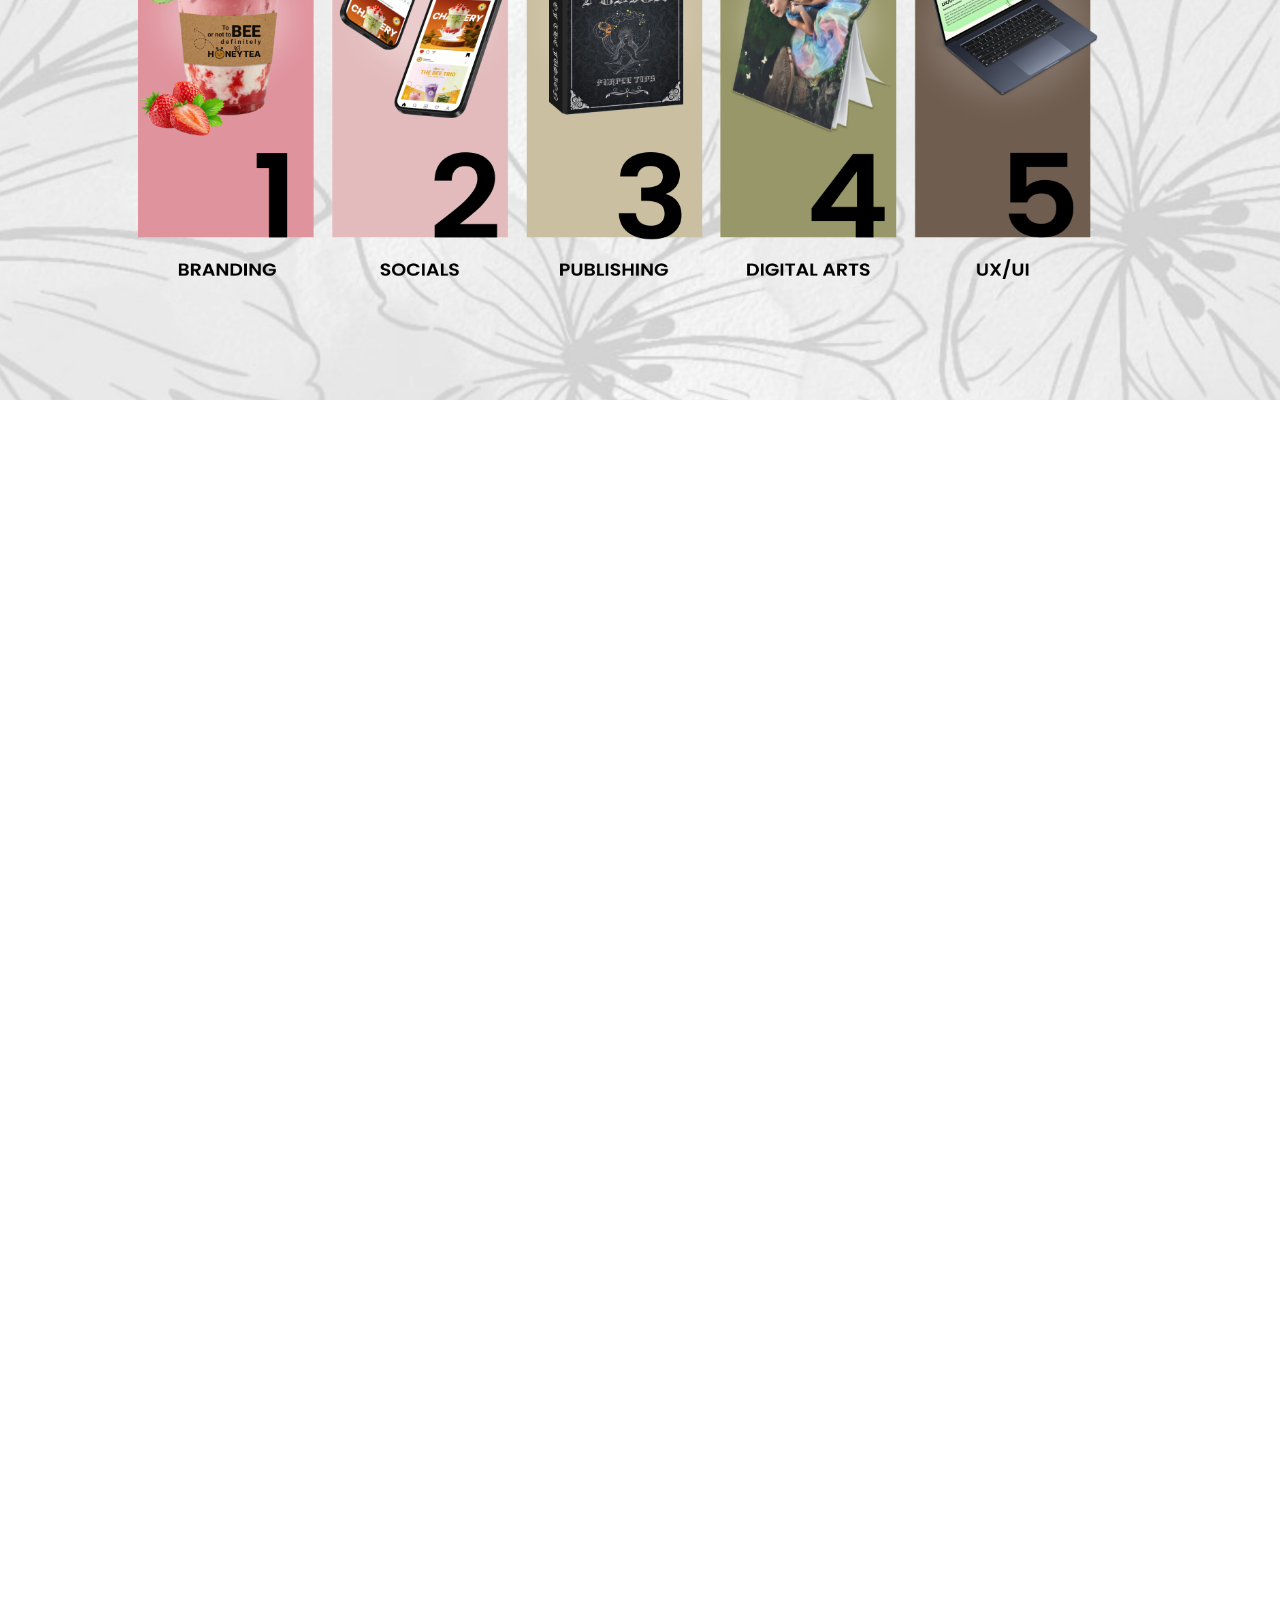
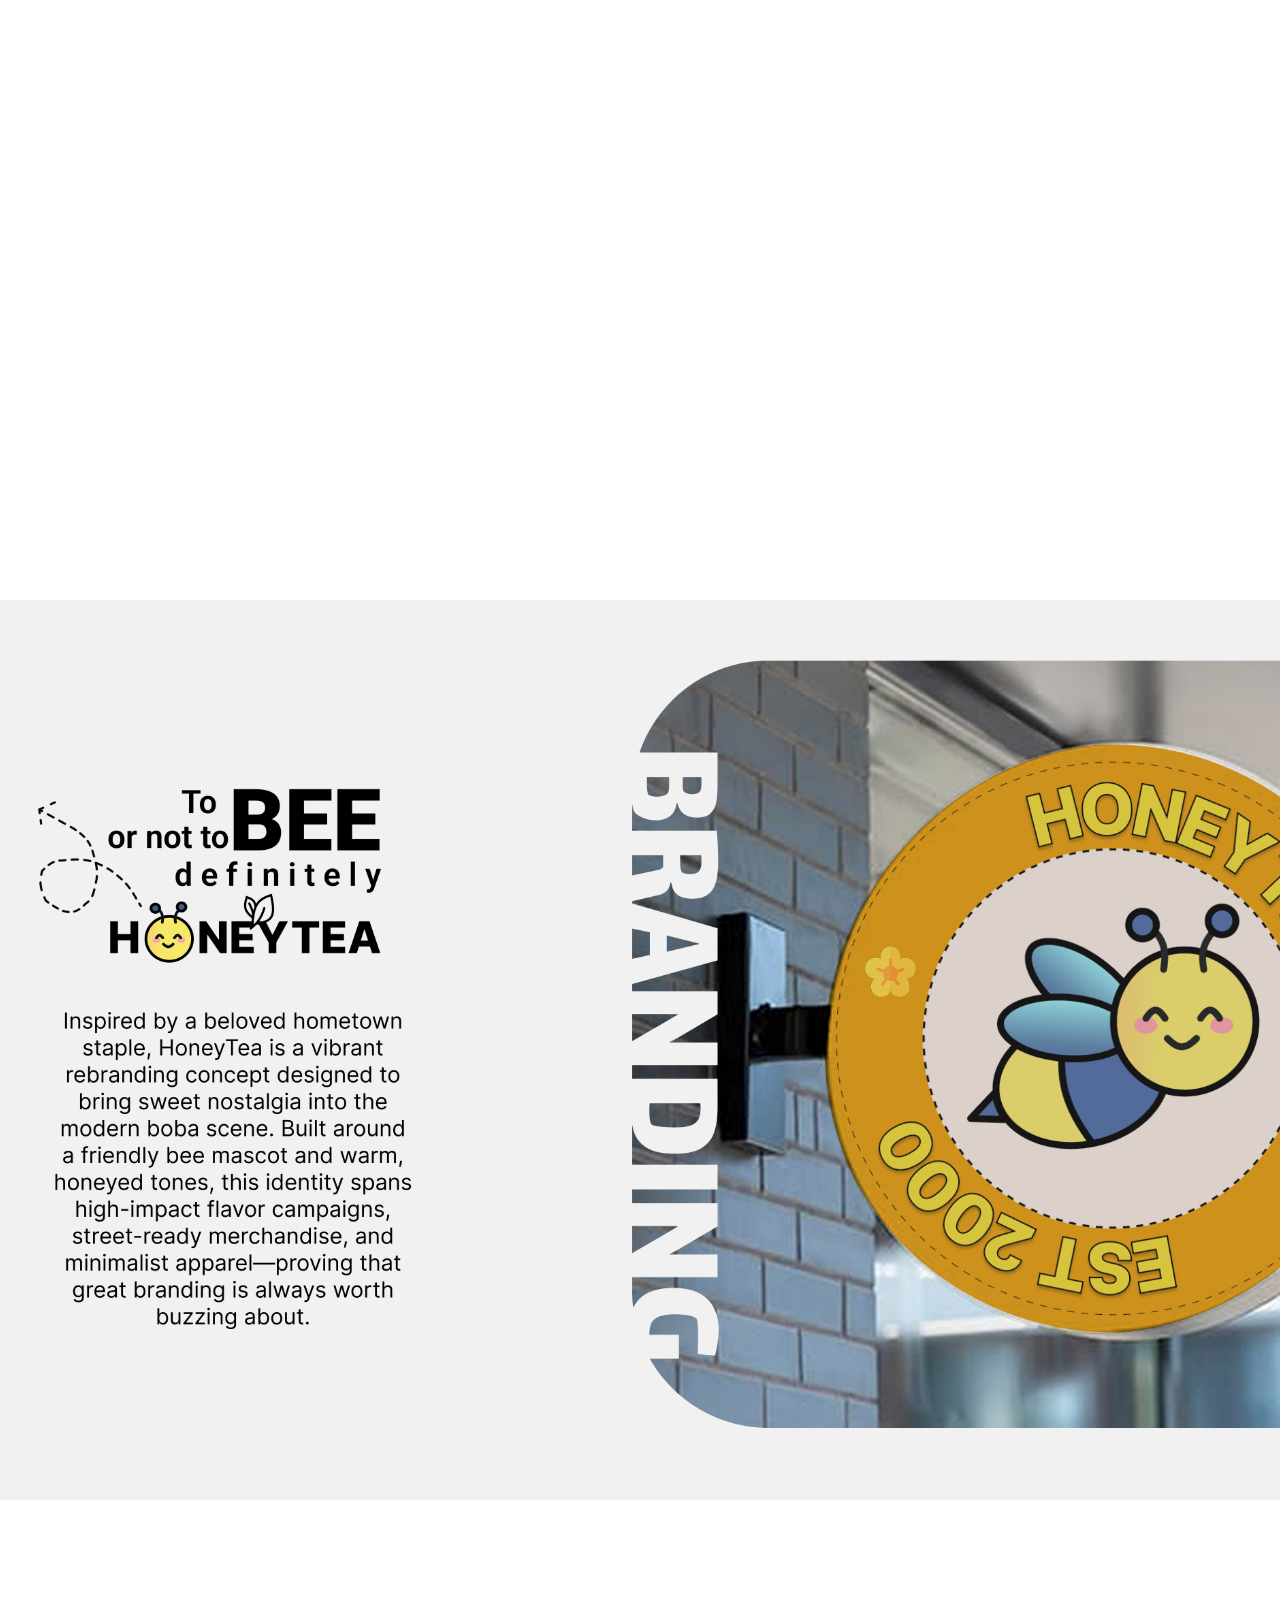
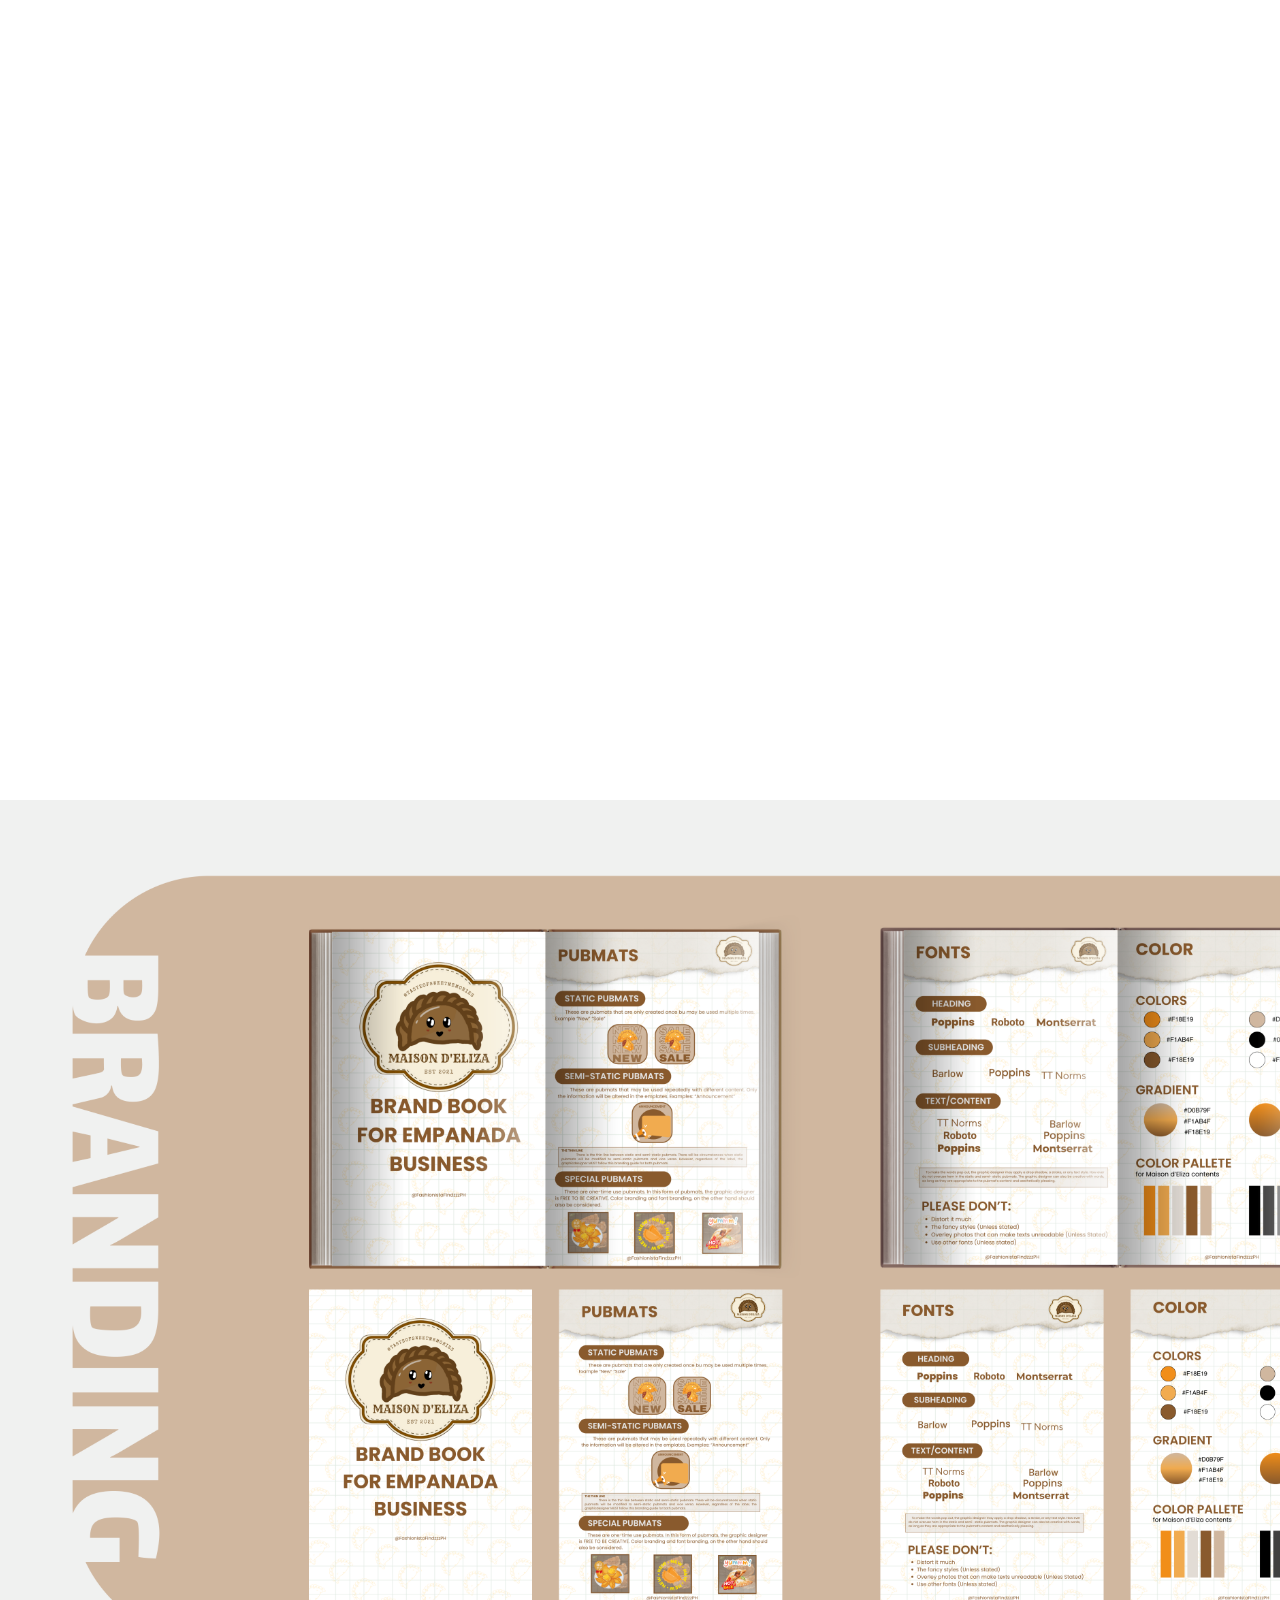
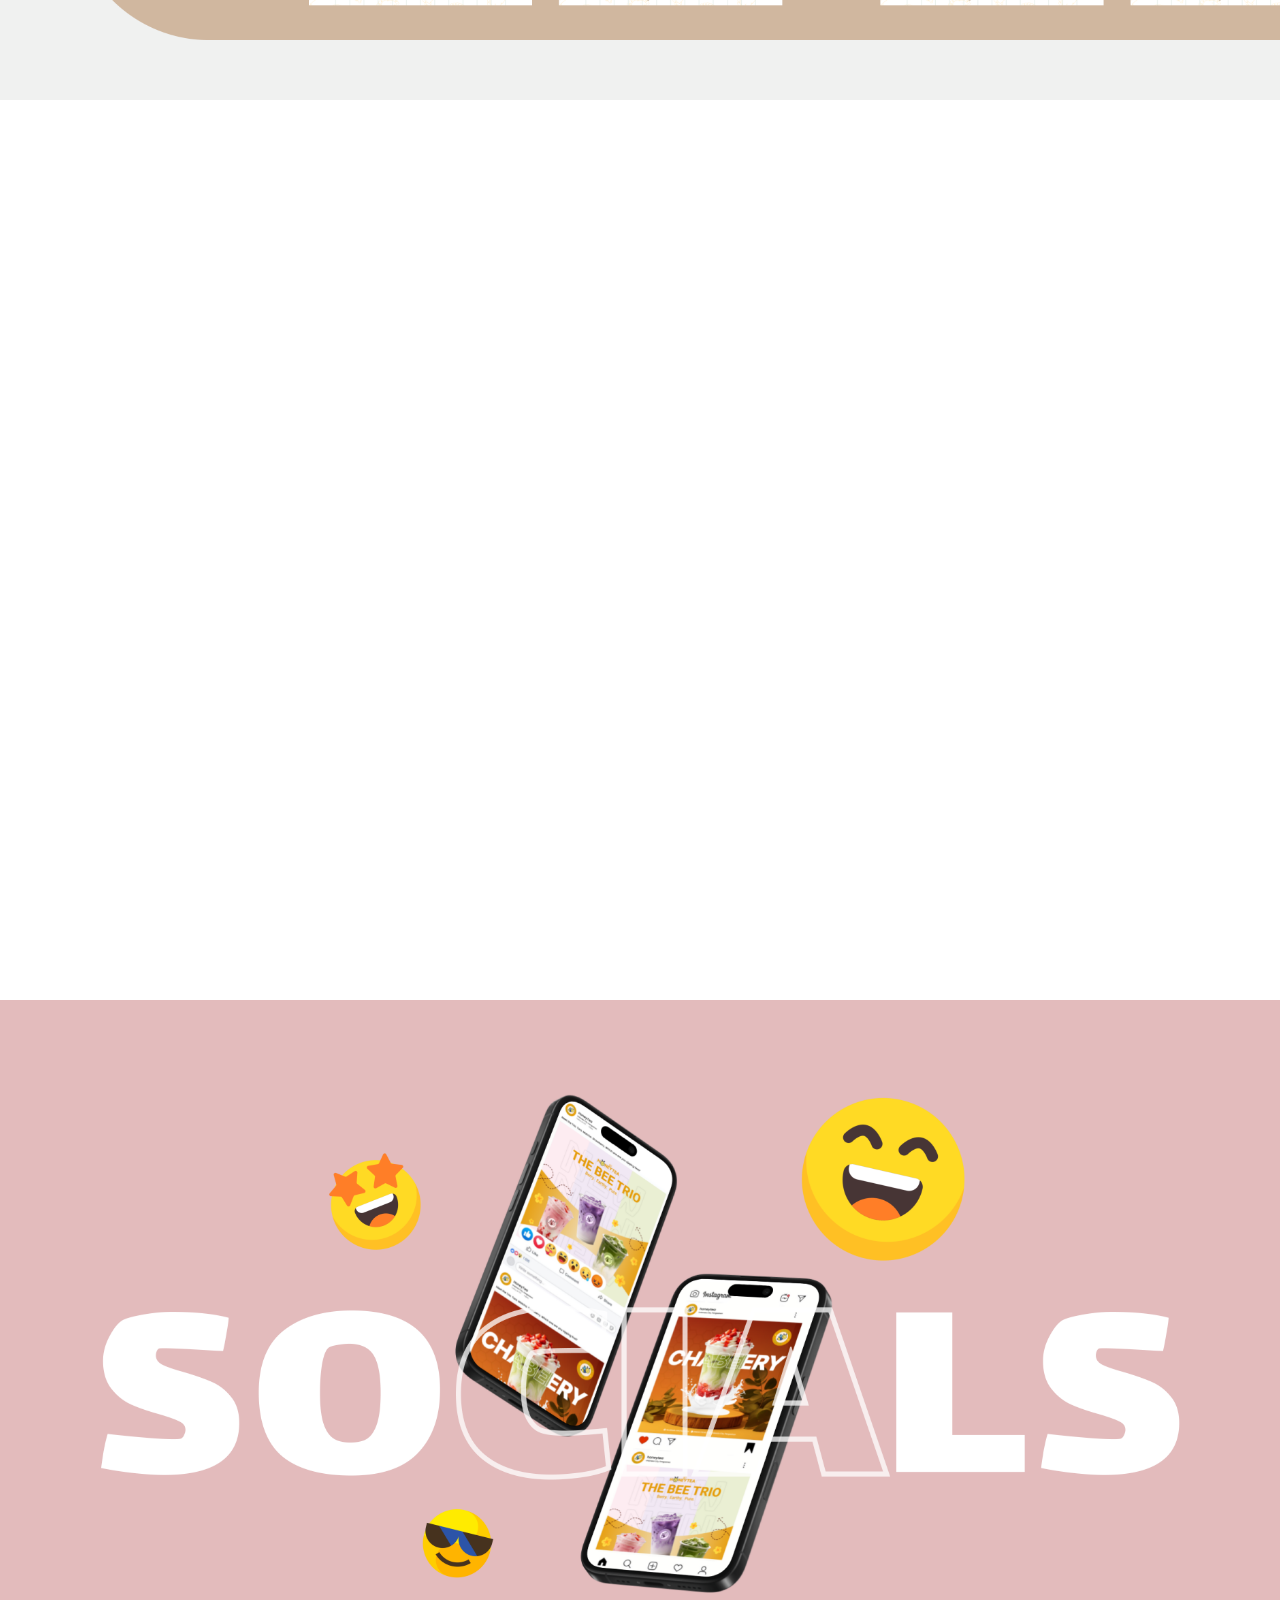
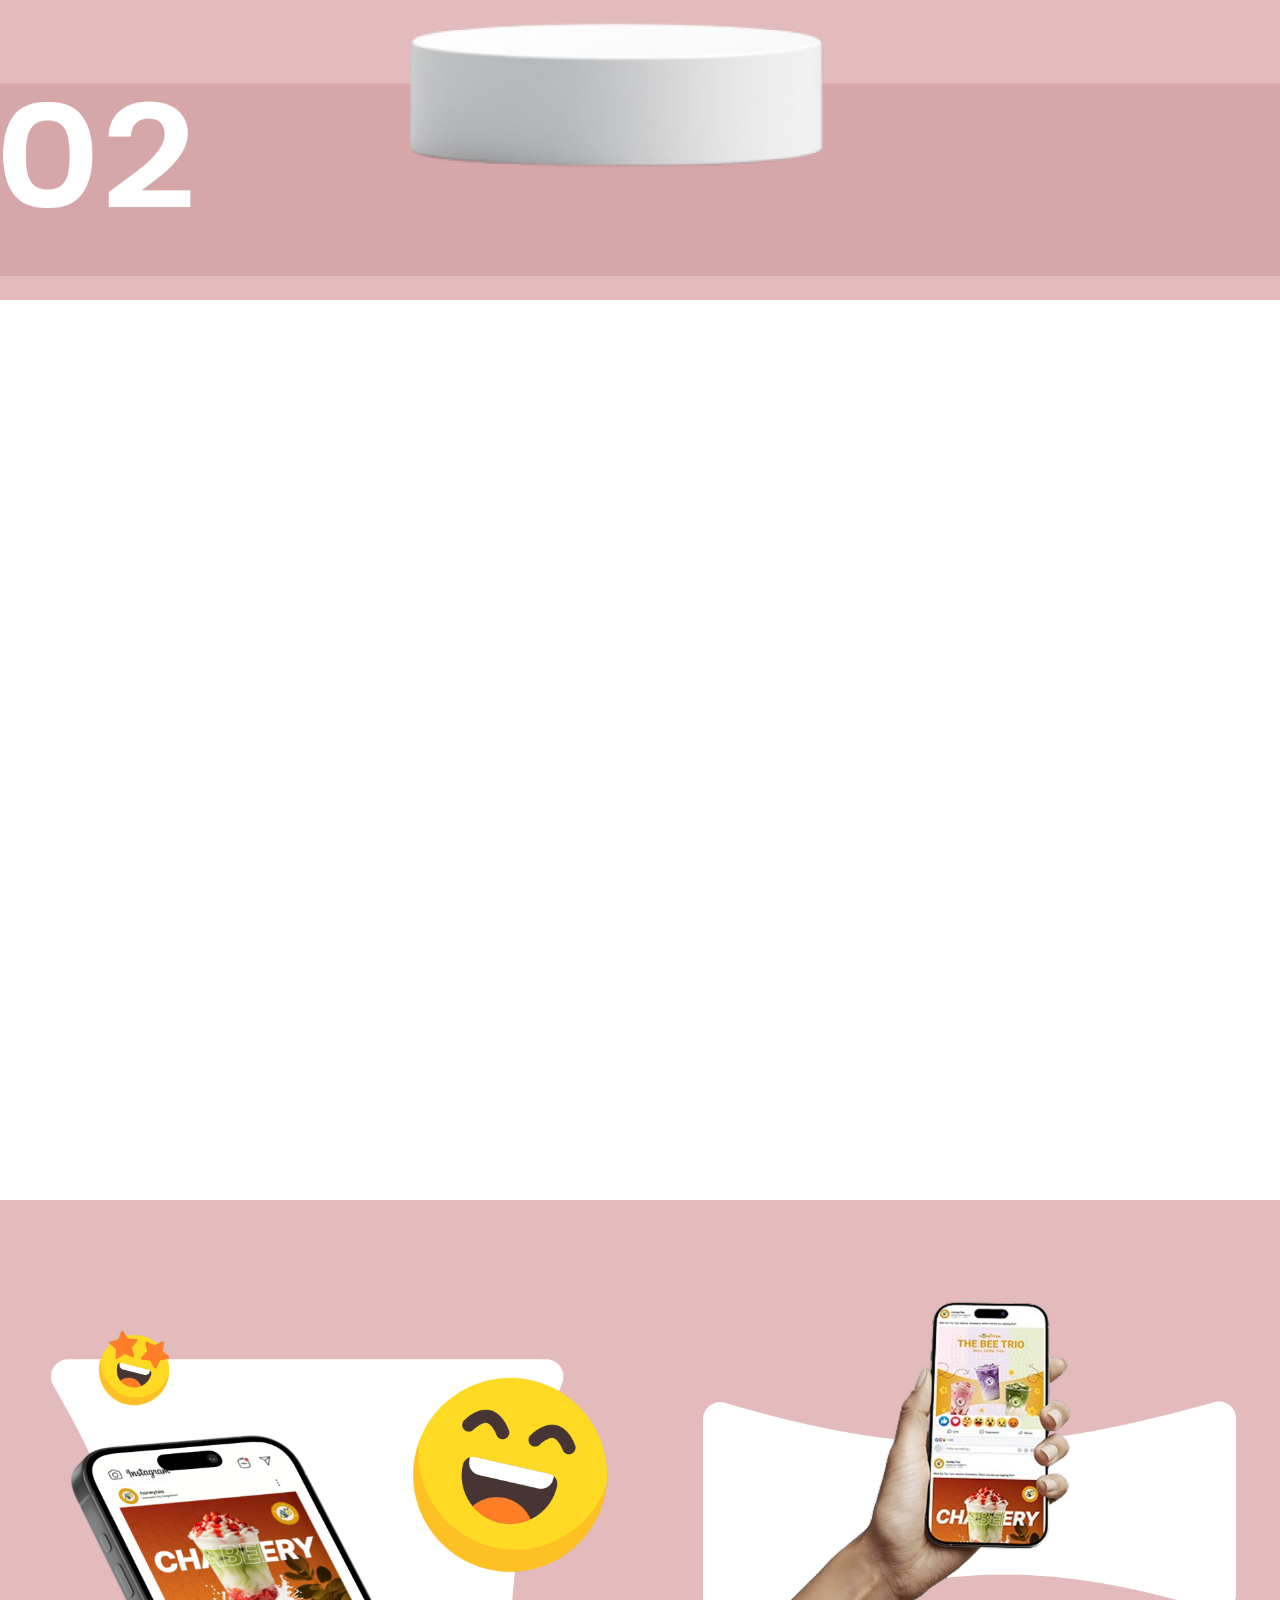
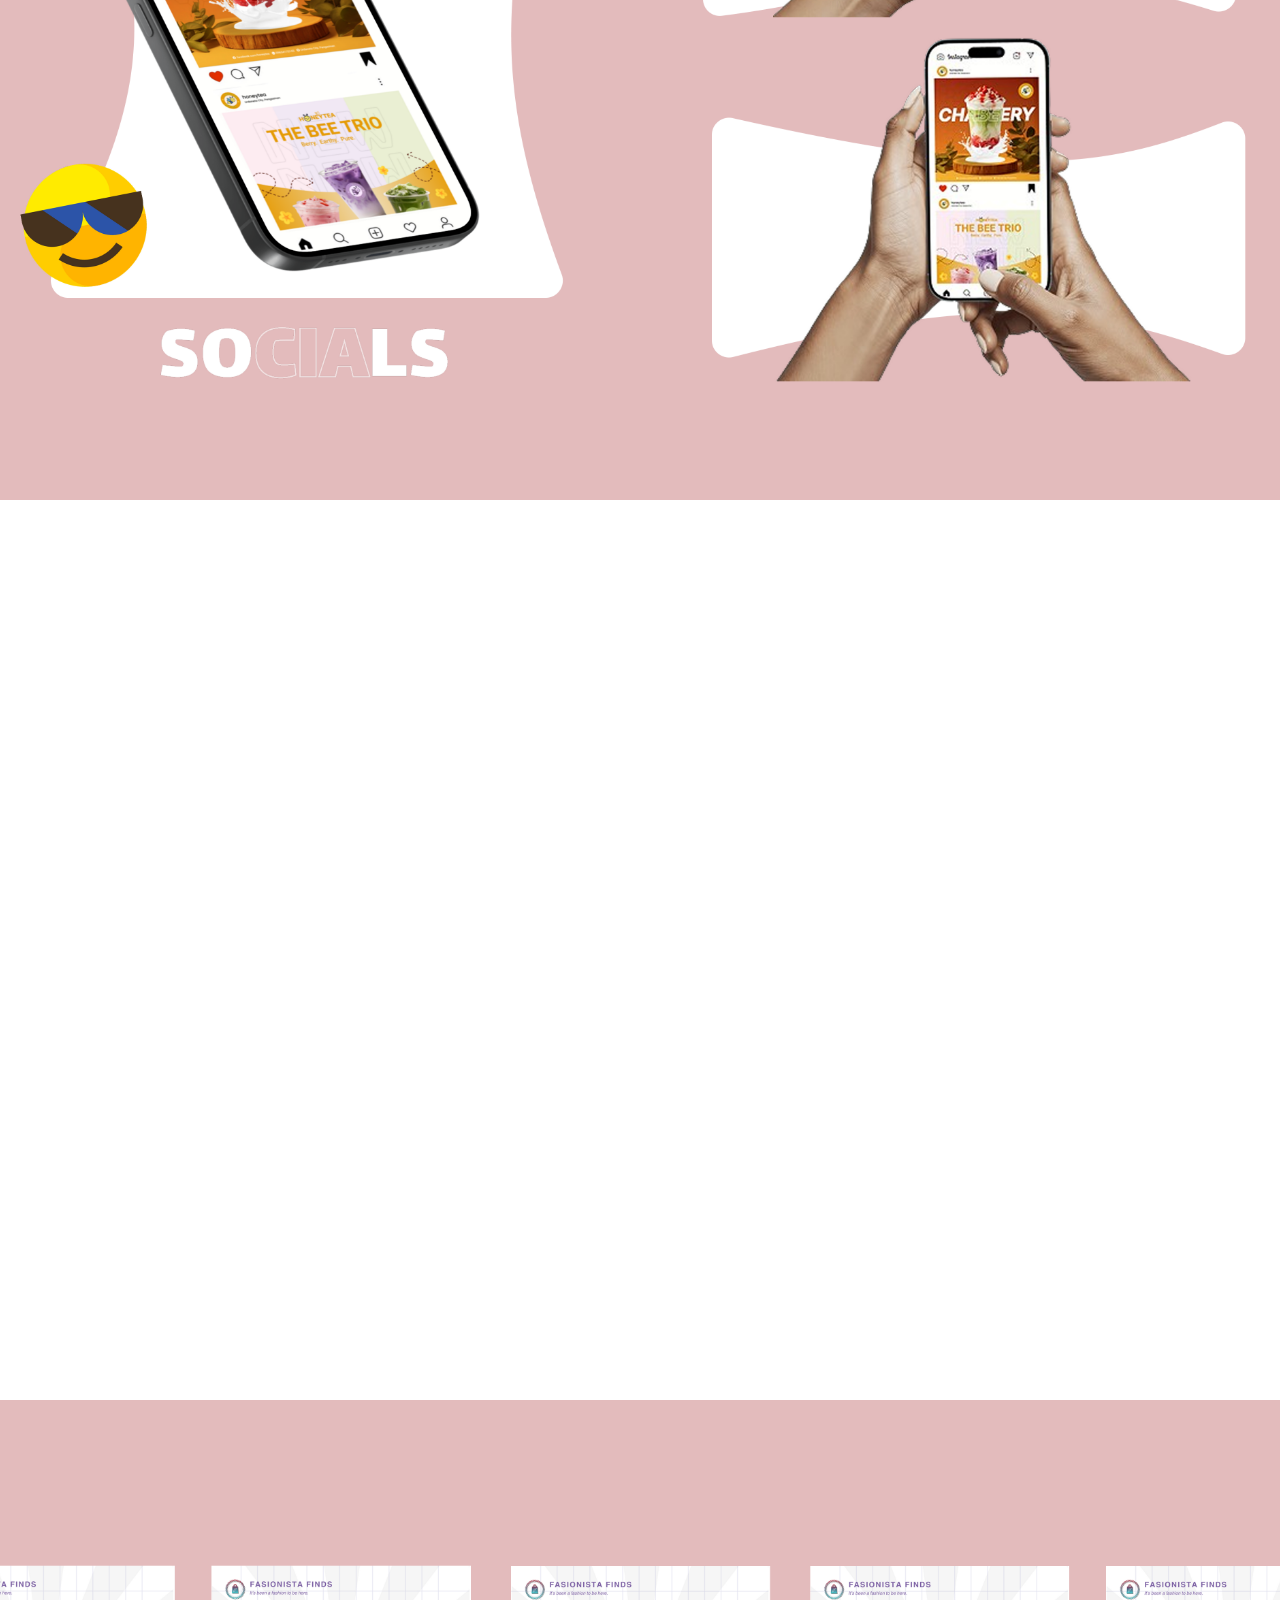
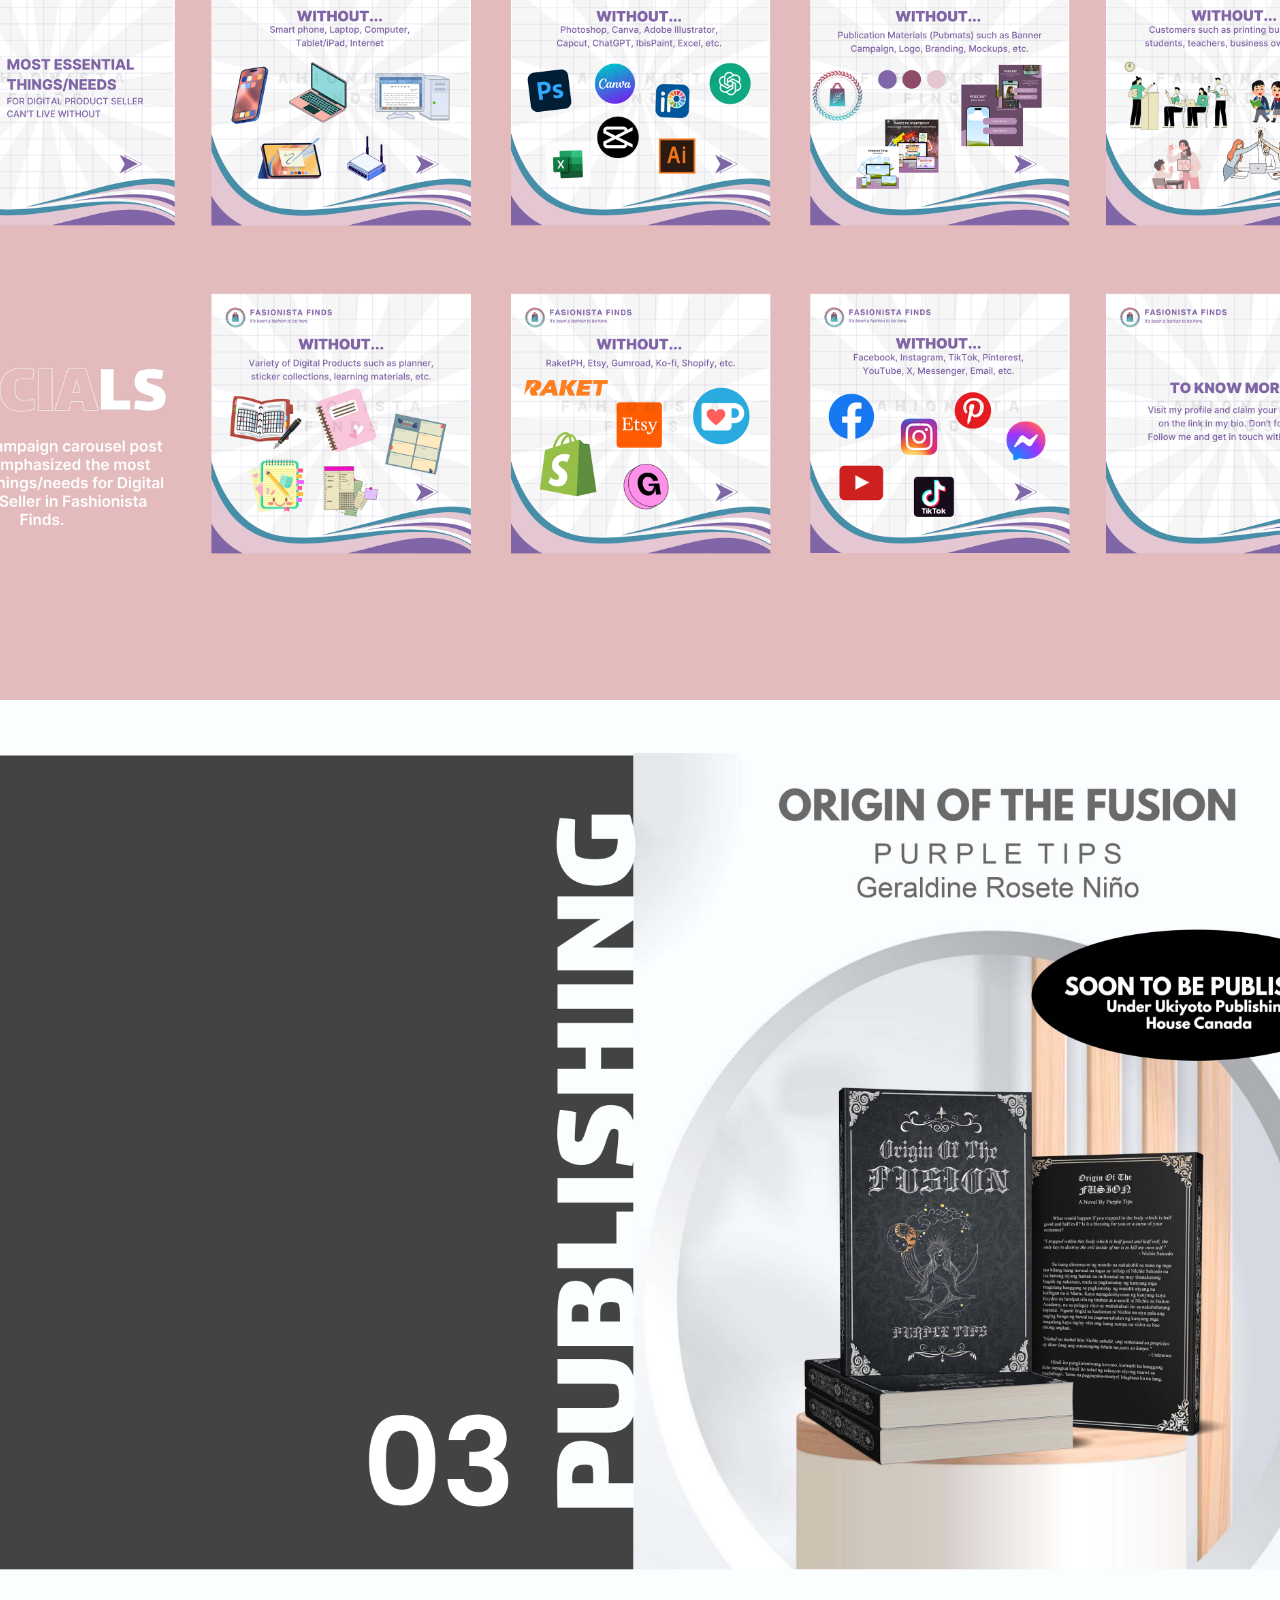
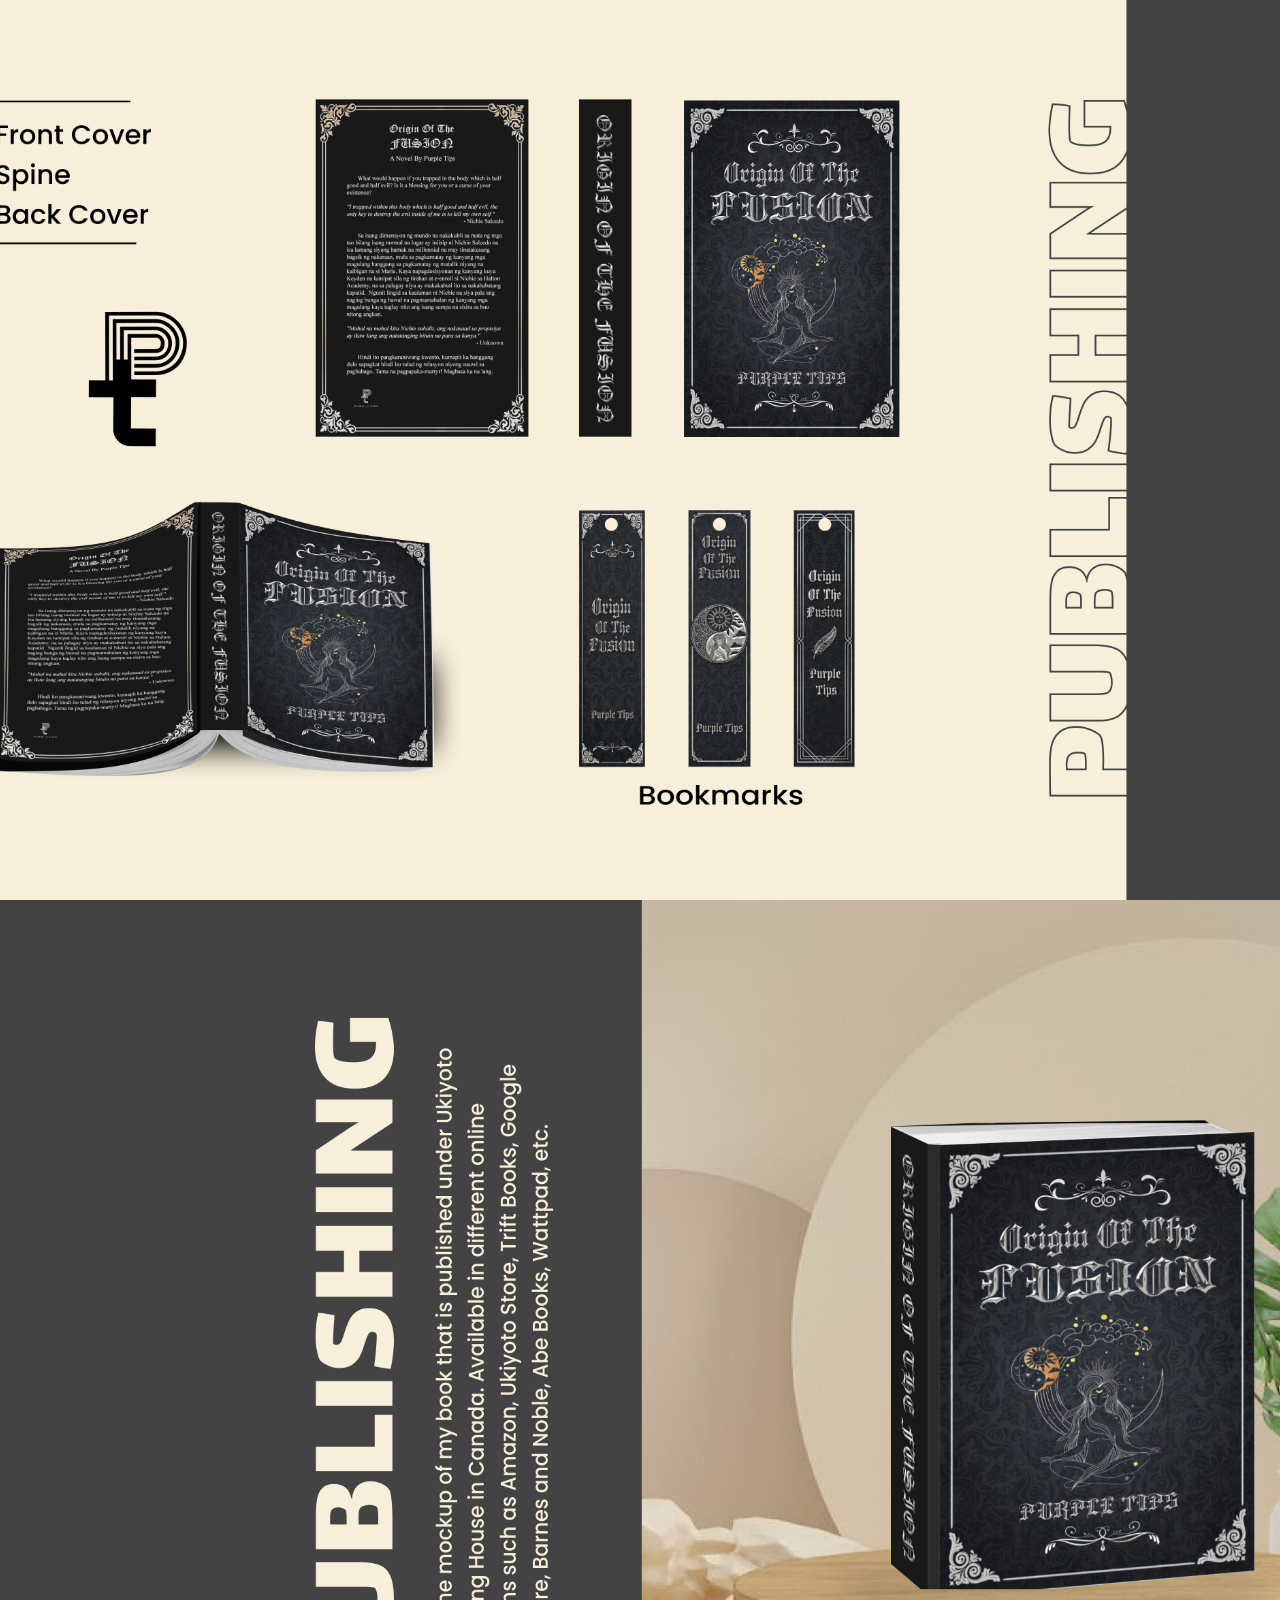
==== commit 963398cd: "2026" ====
--- a/index.html
+++ b/index.html
@@ -45,7 +45,6 @@
         <div class="container col-xxl-8 px-4 hero-container">
             <div class="row align-items-center g-5 py-5 hero-row">
                 <div class="col-lg-6 px-1 py-4 hero-btn-container">
-                    <div class="d-grid gap-2 d-md-flex justify-content-md-start">
                         <a href="https://mail.google.com/mail/?view=cm&fs=1&to=grosetenino@gmail.com" 
                         target="_blank" 
                         style="color: #fff; background-color: #870000;" 
@@ -54,7 +53,6 @@
                         Hire now
                         </a>
                     </div>
-                    </div>
                 </div>
             </div>
         </div>
@@ -73,12 +71,9 @@
     <div class="container col-xxl-8 px-4">
         <div class="row py-5">
             <div class="col-lg-6 px-1 py-4 hero-btn-container">
-                    <div class="d-grid gap-2 d-md-flex justify-content-start">
                         <a href="assets/files/nino-resume.pdf" download>
                             <button type="button" style="color: #fff; background-color: #870000;" class="btn btn-lg px-2 me-md-2">📥Resume/CV</button>
-                        </a>
-                        </a>
-                    </div>
+                        </a> 
                 </div>
         </div>
     </div>
--- a/style.css
+++ b/style.css
@@ -1,15 +1,18 @@
-@media (max-width: 768px) {
-    .hero-image {
-      width: 100%;
-      height: auto;
-    }
-    .container {
-      padding: 20px;
-    }
-  }
+/* ==========================================
+   1. GLOBAL & BODY STYLES
+   ========================================== */
+html, body {
+    min-height: 100%;
+    width: 100%;
+    overflow-x: hidden;
+    overflow-y: auto !important; 
+    margin: 0;
+    padding: 0;
+}
 
-
-  /* Custom Hero Section Styles */
+/* ==========================================
+   2. HERO SECTION
+   ========================================== */
 .hero-section {
     position: relative;
     width: 100%;
@@ -17,18 +20,18 @@
     display: flex;
     flex-direction: column;
     justify-content: flex-end; 
-    background: url(assets/images/cover-page.png) no-repeat;
+    background: url('assets/images/cover-page.png') no-repeat center center;
     background-size: cover;
-    background-position: center;
-    font-family: Arial;
+    font-family: Arial, sans-serif;
 }
 
-
 .hero-btn-container {
-    text-align: left; /* Aligns the button to the left side corner */
+    text-align: left; 
 }
 
-/* Base settings for the scrolling gallery sections */
+/* ==========================================
+   3. GALLERY SECTIONS (DESKTOP DEFAULT)
+   ========================================== */
 .gallery-section {
     position: relative;
     width: 100%;
@@ -36,13 +39,20 @@
     display: flex;
     flex-direction: column;
     justify-content: flex-end; 
+    background-repeat: no-repeat;
+    background-position: center top;
     background-size: cover;
-    background-position: center;
-    font-family: Arial;
+    font-family: Arial, sans-serif;
 }
 
+.gallery-section .container {
+    position: relative;
+    z-index: 2;
+    padding-bottom: 3rem !important;
+}
 
-/* .gallery-section::before {
+/* Disabled overlay comment preserved from original code:
+.gallery-section::before {
     content: '';
     position: absolute;
     top: 0;
@@ -51,24 +61,37 @@
     height: 100%;
     background: linear-gradient(to bottom, rgba(0,0,0,0.1), rgba(0,0,0,0.6));
     z-index: 1;
-} */
+} 
+*/
 
-.gallery-section .container {
-    position: relative;
-    z-index: 2;
-    padding-bottom: 3rem !important;
-}
+/* ==========================================
+   4. MOBILE RESPONSIVE FIXES (Max Width: 768px)
+   ========================================== */
+@media (max-width: 768px) {
+    .hero-image {
+        width: 100%;
+        height: auto;
+    }
 
-@media (max-width: 768px) {
+    .container {
+        padding: 20px;
+    }
+
+    /* Fixes image shrinking and eliminates large empty gaps on mobile screens */
+    .hero-section,
     .gallery-section {
-        background-attachment: scroll; /* Smoother performance on mobile web browsers */
-        min-height: 60vh; /* Adjusts height nicely for landscape views on small screens */
+        min-height: auto !important;
+        background-attachment: scroll;
+        background-size: 100% 100% !important;
+        
+        /* 
+           Adjust this aspect ratio if your PNG slides are proportioned differently. 
+           (Width / Height of your graphic design image)
+        */
+        aspect-ratio: 16 / 9; 
+    }
+
+    .gallery-section .container {
+        padding-bottom: 1rem !important;
     }
 }
-
-html, body {
-    min-height: 100%;
-    overflow-x: hidden;
-    /* Ensure overflow-y isn't set to hidden anywhere */
-    overflow-y: auto !important; 
-}
